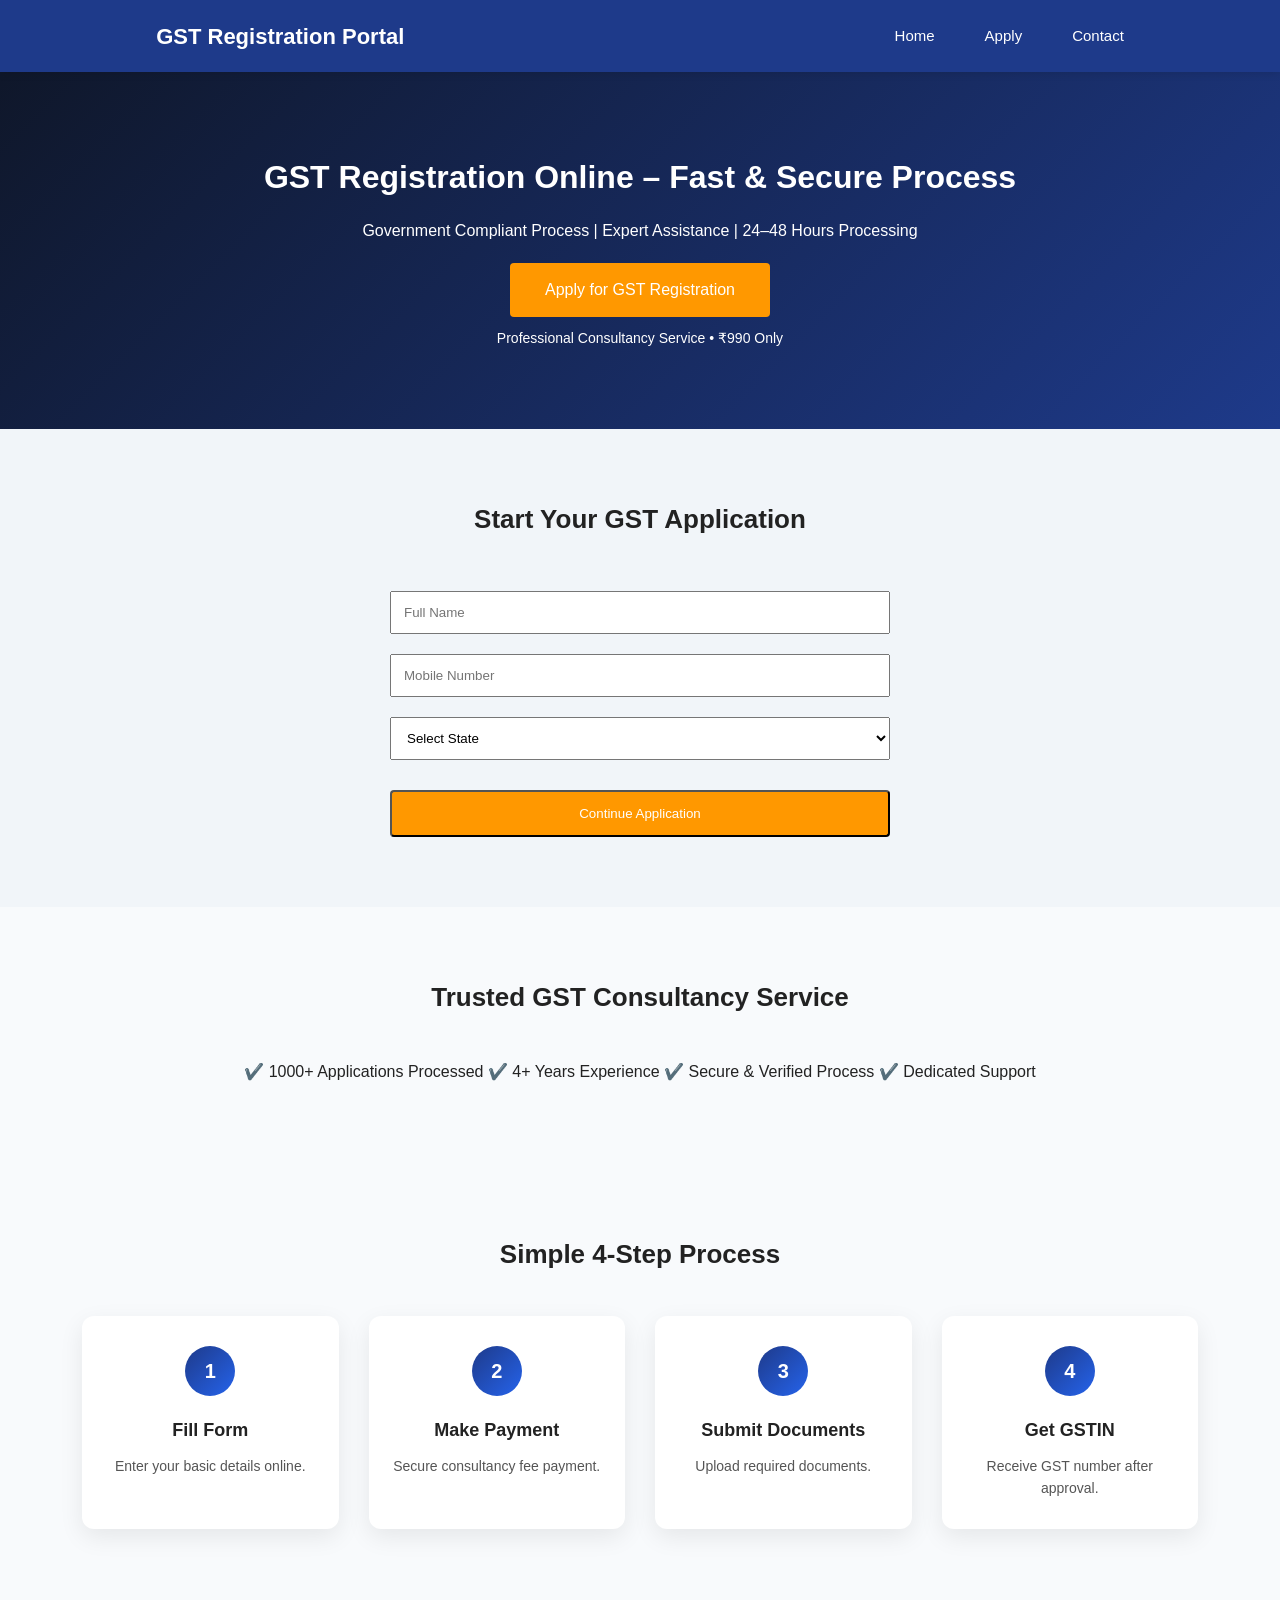
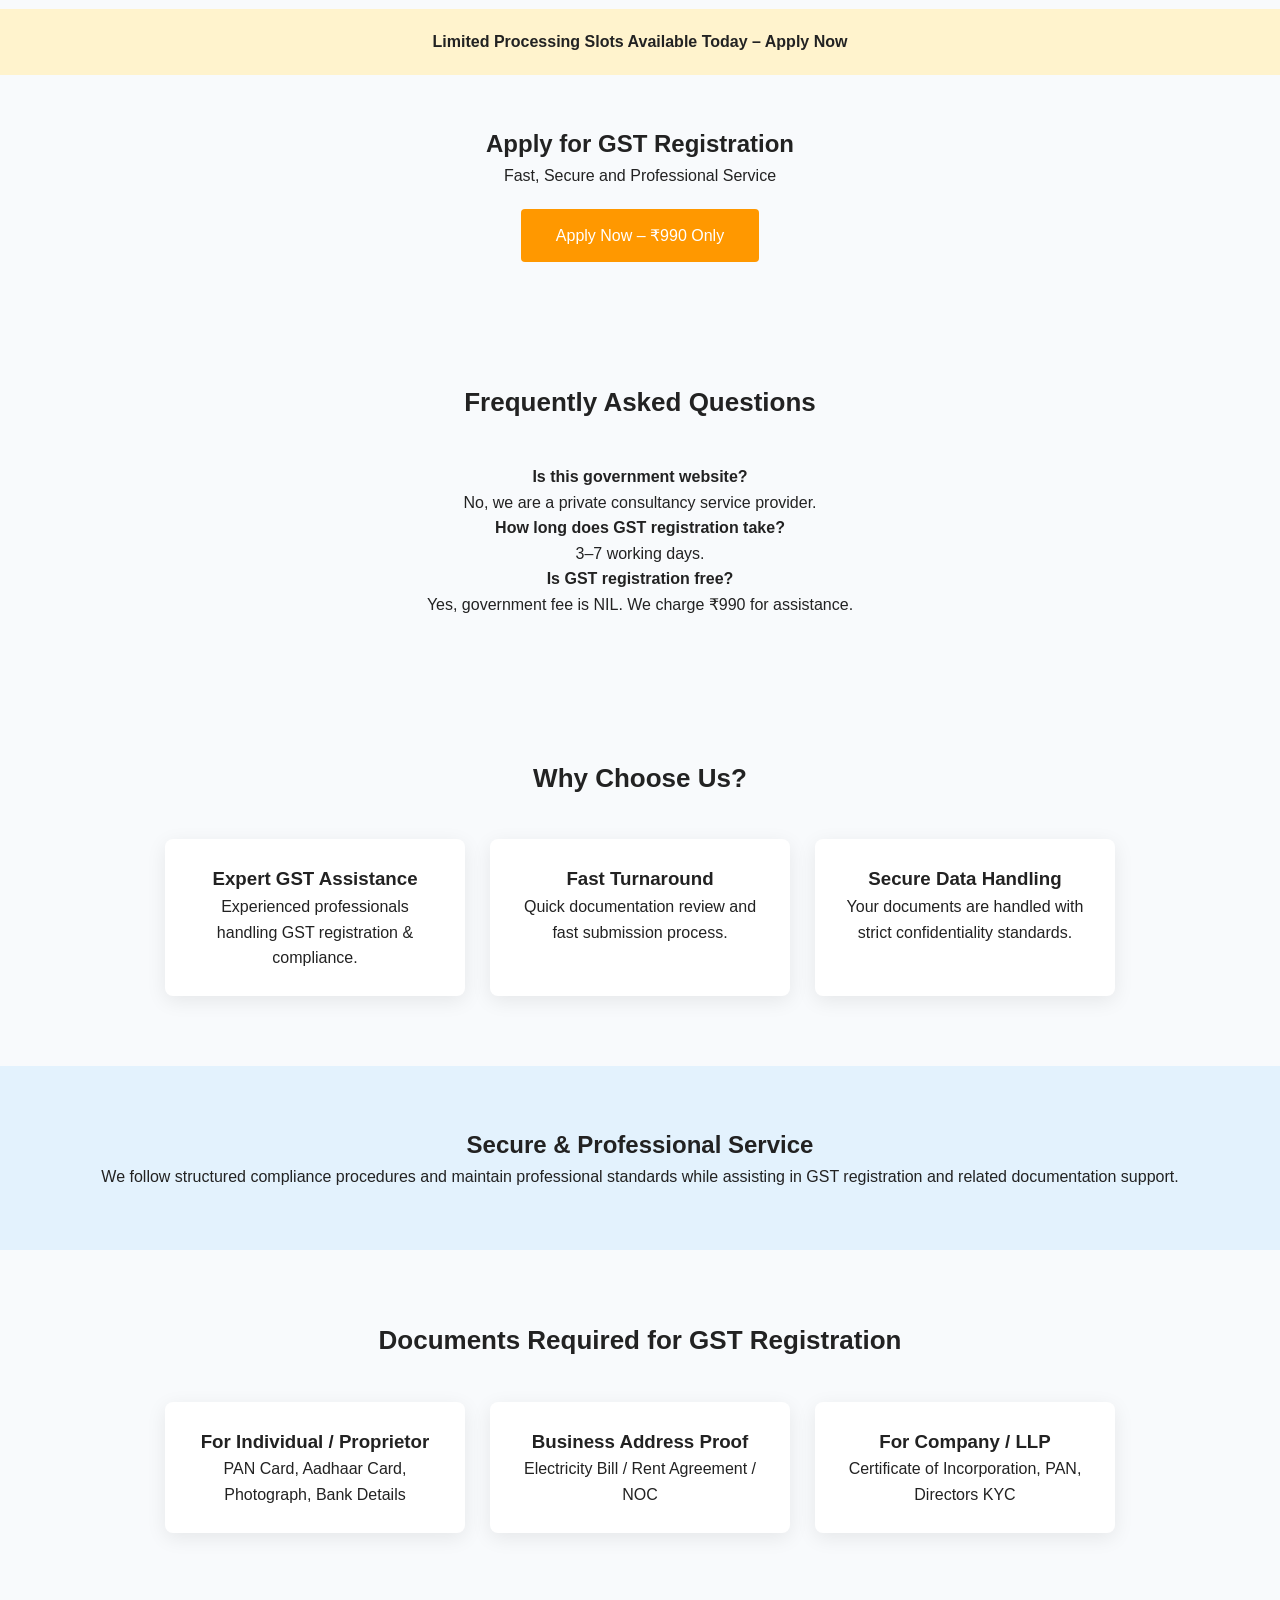
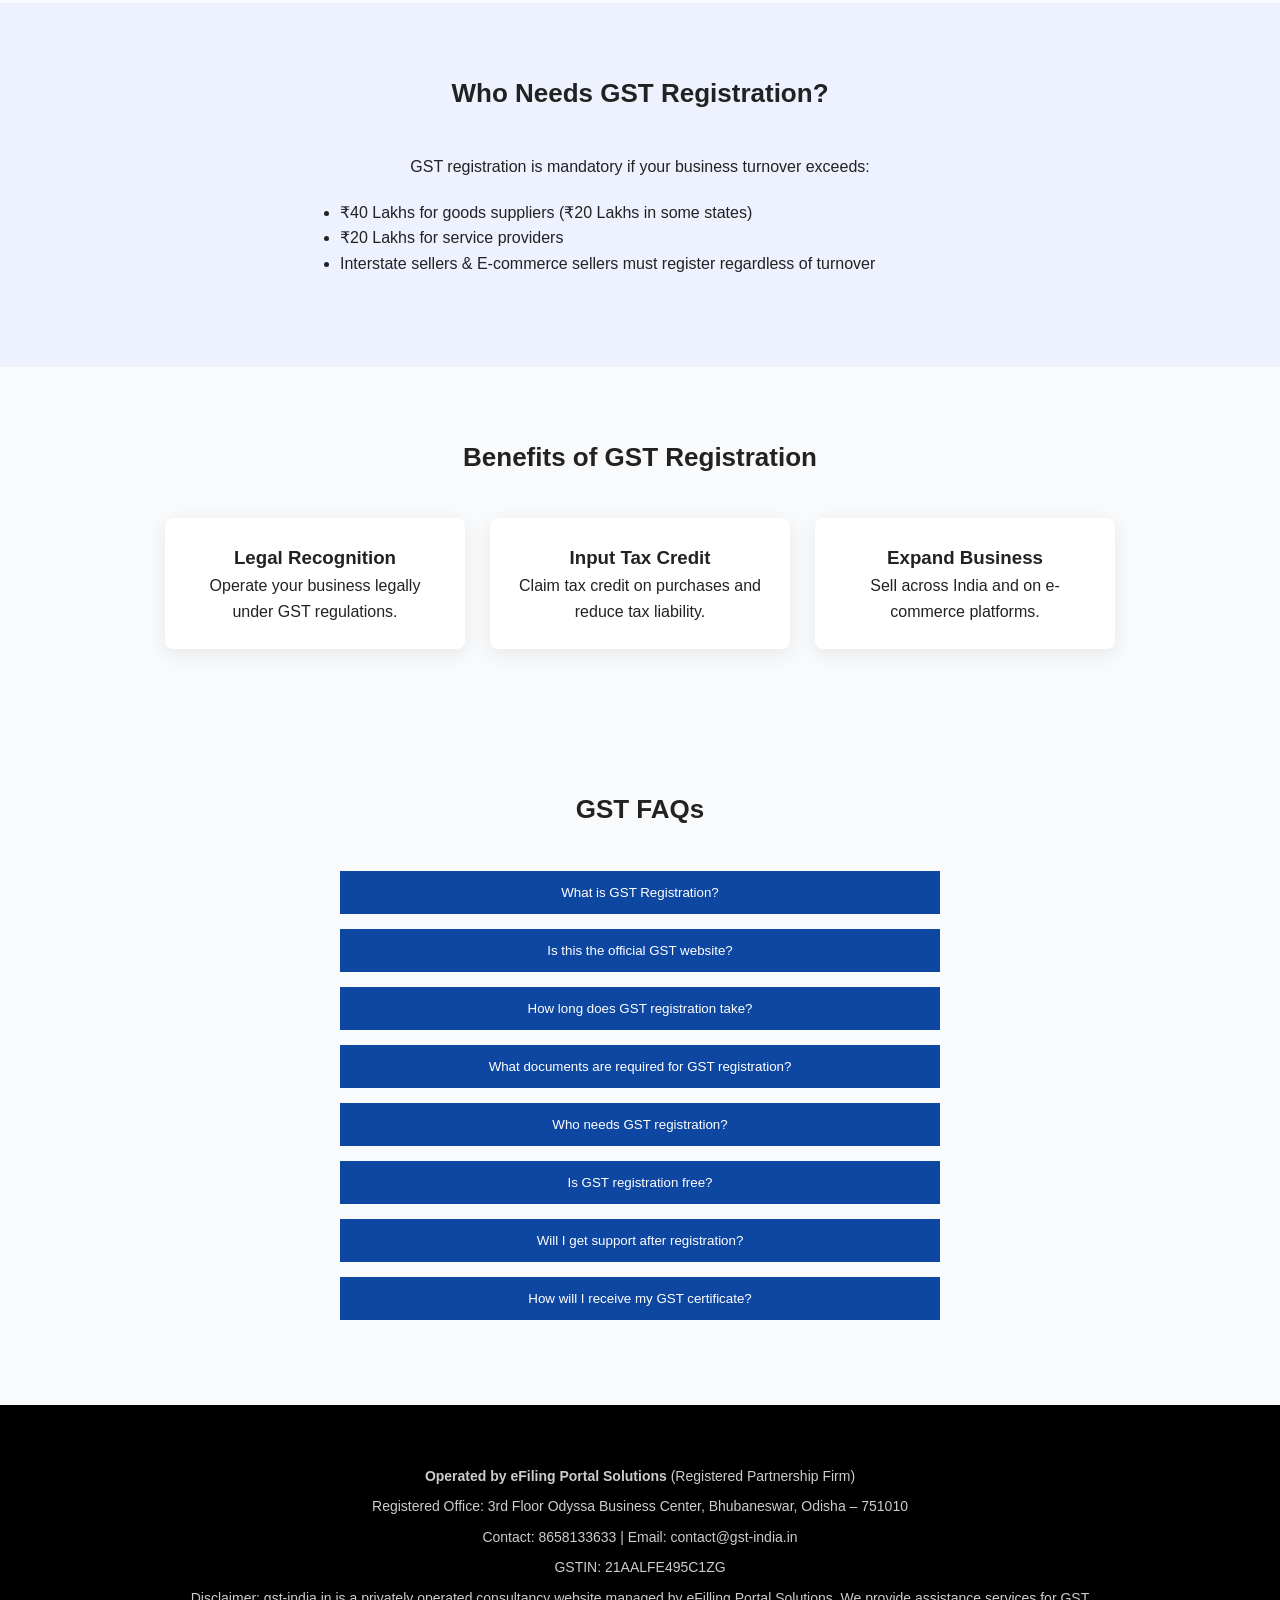
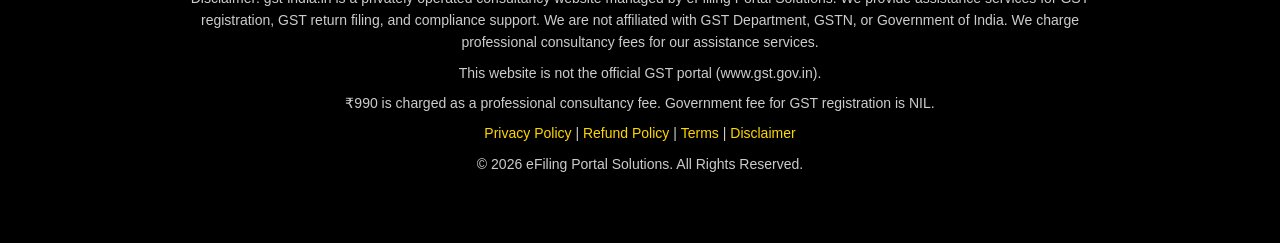
==== index.html @ cf2da007 "Add files via upload" ====
<!DOCTYPE html>
<html lang="en">
<head>
    <meta charset="UTF-8">
    <title>GST Registration Online | Fast & Secure Apply</title>

    <meta name="description" content="Apply GST Registration online with expert assistance. Fast processing, secure documentation and professional consultancy service.">
    <meta name="viewport" content="width=device-width, initial-scale=1.0">

    <link rel="stylesheet" href="style.css">
</head>

<body>

<!-- HEADER -->
<header class="header">
  <div class="container nav-container">

    <div class="logo">
      <a href="index.html">GST Registration Portal</a>
    </div>

    <nav class="nav-links">
      <a href="index.html">Home</a>
      <a href="apply.html">Apply</a>
      <a href="contact.html">Contact</a>
    </nav>

    <div class="mobile-apply">
      <a href="apply.html" class="apply-btn">Apply Now</a>
    </div>

  </div>
</header>

<!-- HERO -->
<section class="hero">
    <div class="container hero-content">
        <h1>GST Registration Online – Fast & Secure Process</h1>
        <p>Government Compliant Process | Expert Assistance | 24–48 Hours Processing</p>

        <a href="apply.html" class="btn-primary">Apply for GST Registration</a>

        <p style="margin-top:10px; font-size:14px;">
            Professional Consultancy Service • ₹990 Only
        </p>
    </div>
</section>

<!-- FORM -->
<section class="section" style="background:#f1f5f9;">
  <div class="container">
    <h2 class="section-title">Start Your GST Application</h2>

    <form action="apply.html" method="GET" style="max-width:500px; margin:auto;">
      
      <input type="text" placeholder="Full Name" required style="width:100%; padding:12px; margin:10px 0;">
      
      <input type="tel" placeholder="Mobile Number" required style="width:100%; padding:12px; margin:10px 0;">
      
      <select style="width:100%; padding:12px; margin:10px 0;">
        <option>Select State</option>
        <option>Odisha</option>
        <option>Bihar</option>
        <option>Jharkhand</option>
      </select>

      <button type="submit" class="btn-primary" style="width:100%;">
        Continue Application
      </button>
    </form>
  </div>
</section>

<!-- TRUST -->
<section class="section">
  <h2 class="section-title">Trusted GST Consultancy Service</h2>
  <p>
    ✔️ 1000+ Applications Processed  
    ✔️ 4+ Years Experience  
    ✔️ Secure & Verified Process  
    ✔️ Dedicated Support  
  </p>
</section>

<!-- PROCESS -->
<section class="process-section">
    <div class="container">
        <h2 class="section-title">Simple 4-Step Process</h2>

        <div class="process-grid">

            <div class="process-card">
                <div class="step-number">1</div>
                <h3>Fill Form</h3>
                <p>Enter your basic details online.</p>
            </div>

            <div class="process-card">
                <div class="step-number">2</div>
                <h3>Make Payment</h3>
                <p>Secure consultancy fee payment.</p>
            </div>

            <div class="process-card">
                <div class="step-number">3</div>
                <h3>Submit Documents</h3>
                <p>Upload required documents.</p>
            </div>

            <div class="process-card">
                <div class="step-number">4</div>
                <h3>Get GSTIN</h3>
                <p>Receive GST number after approval.</p>
            </div>

        </div>
    </div>
</section>

<!-- URGENCY -->
<section style="background:#fff3cd; padding:20px; text-align:center;">
  <strong>Limited Processing Slots Available Today – Apply Now</strong>
</section>

<!-- CTA -->
<section style="padding:50px 20px; text-align:center;">
  <h2>Apply for GST Registration</h2>
  <p>Fast, Secure and Professional Service</p>
  <a href="apply.html" class="btn-primary">Apply Now – ₹990 Only</a>
</section>

<!-- FAQ -->
<section class="section">
    <div class="container">
        <h2 class="section-title">Frequently Asked Questions</h2>

        <p><strong>Is this government website?</strong><br>
        No, we are a private consultancy service provider.</p>

        <p><strong>How long does GST registration take?</strong><br>
        3–7 working days.</p>

        <p><strong>Is GST registration free?</strong><br>
        Yes, government fee is NIL. We charge ₹990 for assistance.</p>
    </div>
</section>


<!-- WHY CHOOSE US -->
<section class="section">
    <div class="container">
        <h2 class="section-title">Why Choose Us?</h2>

        <div class="grid">
            <div class="card">
                <h3>Expert GST Assistance</h3>
                <p>Experienced professionals handling GST registration & compliance.</p>
            </div>

            <div class="card">
                <h3>Fast Turnaround</h3>
                <p>Quick documentation review and fast submission process.</p>
            </div>

            <div class="card">
                <h3>Secure Data Handling</h3>
                <p>Your documents are handled with strict confidentiality standards.</p>
            </div>
        </div>
    </div>
</section>

<!-- SECURE -->
<section class="secure">
    <div class="container">
        <h2>Secure & Professional Service</h2>
        <p>
            We follow structured compliance procedures and maintain professional standards 
            while assisting in GST registration and related documentation support.
        </p>
    </div>
</section>



<section class="section">
  <div class="container">
    <h2 class="section-title">Documents Required for GST Registration</h2>

    <div class="grid">
      <div class="card">
        <h3>For Individual / Proprietor</h3>
        <p>PAN Card, Aadhaar Card, Photograph, Bank Details</p>
      </div>

      <div class="card">
        <h3>Business Address Proof</h3>
        <p>Electricity Bill / Rent Agreement / NOC</p>
      </div>

      <div class="card">
        <h3>For Company / LLP</h3>
        <p>Certificate of Incorporation, PAN, Directors KYC</p>
      </div>
    </div>
  </div>
</section>

<section class="section" style="background:#eef2ff;">
  <div class="container">
    <h2 class="section-title">Who Needs GST Registration?</h2>

    <p style="max-width:800px; margin:auto;">
      GST registration is mandatory if your business turnover exceeds:
    </p>

    <ul style="text-align:left; max-width:600px; margin:20px auto;">
      <li>₹40 Lakhs for goods suppliers (₹20 Lakhs in some states)</li>
      <li>₹20 Lakhs for service providers</li>
      <li>Interstate sellers & E-commerce sellers must register regardless of turnover</li>
    </ul>
  </div>
</section>

<section class="section">
  <div class="container">
    <h2 class="section-title">Benefits of GST Registration</h2>

    <div class="grid">
      <div class="card">
        <h3>Legal Recognition</h3>
        <p>Operate your business legally under GST regulations.</p>
      </div>

      <div class="card">
        <h3>Input Tax Credit</h3>
        <p>Claim tax credit on purchases and reduce tax liability.</p>
      </div>

      <div class="card">
        <h3>Expand Business</h3>
        <p>Sell across India and on e-commerce platforms.</p>
      </div>
    </div>
  </div>
</section>

<!-- FAQ -->
<section class="section">
    <div class="container">
        <h2 class="section-title">GST FAQs</h2>

        <div class="faq-item">
            <button class="faq-question">What is GST Registration?</button>
            <div class="faq-answer">
                GST registration is mandatory for businesses exceeding prescribed turnover limits.
            </div>
        </div>

        <div class="faq-item">
            <button class="faq-question">Is this the official GST website?</button>
            <div class="faq-answer">
                No, we are a private consultancy service provider assisting with GST registration.
            </div>
        </div>

        <div class="faq-item">
            <button class="faq-question">How long does GST registration take?</button>
            <div class="faq-answer">
                Normally 3–7 working days depending on verification.
            </div>
        </div>

<div class="faq-item">
    <button class="faq-question">What documents are required for GST registration?</button>
    <div class="faq-answer">
        PAN Card, Aadhaar Card, business address proof, bank details, and photograph are required.
    </div>
</div>

<div class="faq-item">
    <button class="faq-question">Who needs GST registration?</button>
    <div class="faq-answer">
        Businesses exceeding ₹20–40 lakhs turnover, interstate sellers, and e-commerce sellers must register under GST.
    </div>
</div>

<div class="faq-item">
    <button class="faq-question">Is GST registration free?</button>
    <div class="faq-answer">
        Yes, GST registration on the government portal is free. We charge ₹990 for professional assistance.
    </div>
</div>

<div class="faq-item">
    <button class="faq-question">Will I get support after registration?</button>
    <div class="faq-answer">
        Yes, our team provides guidance and support during and after the GST registration process.
    </div>
</div>

<div class="faq-item">
    <button class="faq-question">How will I receive my GST certificate?</button>
    <div class="faq-answer">
        Your GST certificate will be sent to your registered email after approval.
    </div>
</div>

    </div>
</section>

<!-- STICKY BUTTON -->
<div class="sticky-apply">
    <a href="apply.html">Apply GST Now</a>
</div>

<!-- FOOTER -->
<footer>
<div class="container">

<p><strong>Operated by eFiling Portal Solutions</strong> (Registered Partnership Firm)</p>

<p>
Registered Office: 3rd Floor Odyssa Business Center, Bhubaneswar, Odisha – 751010
</p>

<p>
Contact: 8658133633 | Email: contact@gst-india.in
</p>

<p>
GSTIN: 21AALFE495C1ZG
</p>

<p>
Disclaimer: gst-india.in is a privately operated consultancy website managed by eFilling Portal Solutions. We provide assistance services for GST registration, GST return filing, and compliance support. We are not affiliated with GST Department, GSTN, or Government of India. We charge professional consultancy fees for our assistance services.
</p>

<p>
This website is not the official GST portal (www.gst.gov.in).
</p>

<p>
₹990 is charged as a professional consultancy fee. Government fee for GST registration is NIL.
</p>

<p>
<a href="privacy-policy.html">Privacy Policy</a> | 
<a href="refund-policy.html">Refund Policy</a> | 
<a href="terms.html">Terms</a> | 
<a href="disclaimer.html">Disclaimer</a>
</p>

<p>© 2026 eFiling Portal Solutions. All Rights Reserved.</p>

</div>
</footer>

<script src="script.js"></script>

</body>
</html>
---- style.css ----
* {
    margin: 0;
    padding: 0;
    box-sizing: border-box;
    font-family: Arial, Helvetica, sans-serif;
    scroll-behavior: smooth;
}

body {
    background: #f8fafc;
    color: #222;
    line-height: 1.6;
}

.container {
    width: 90%;
    max-width: 1200px;
    margin: auto;

}

header {
    background: #0d47a1;
    padding: 15px 0;
}

.nav {
    display: flex;
    justify-content: space-between;
    align-items: center;
}

.logo {
    color: #fff;
    font-weight: bold;
    font-size: 26px;
}
nav a {
    color: #fff;
    margin-left: 20px;
    text-decoration: none;
    font-size: 15px;
}

nav a:hover {
    color: #ffcc00 !important;   /* Light gold hover */
}


.hero {
    background: linear-gradient(135deg, #0f172a, #1e3a8a);
    color: white;
    text-align: center;
    padding: 80px 20px;
}

.hero h1 {
    font-size: 32px;
    margin-bottom: 15px;
}

.btn-primary {
    background: #ff9800;
    padding: 14px 35px;
    color: white;
    text-decoration: none;
    border-radius: 4px;
    display: inline-block;
    margin-top: 20px;
    transition: 0.3s;
}

.btn-primary:hover {
    background: #e65100;
    transform: scale(1.05);
}

.section {
    padding: 70px 20px;
    text-align: center;
}

.section-title {
    font-size: 26px;
    margin-bottom: 40px;
}

.grid {
    display: flex;
    gap: 25px;
    flex-wrap: wrap;
    justify-content: center;
}

.card {
    background: white;
    padding: 25px;
    width: 300px;
    border-radius: 8px;
    box-shadow: 0 5px 20px rgba(0,0,0,0.08);
    transition: 0.4s;
}

.card:hover {
    transform: translateY(-8px);
}

.secure {
    background: #e3f2fd;
    padding: 60px 20px;
    text-align: center;
}

.faq-item {
    max-width: 600px;
    margin: 15px auto;
    text-align: left;
}

.faq-question {
    width: 100%;
    padding: 14px;
    background: #0d47a1;
    color: white;
    border: none;
    cursor: pointer;
}

.faq-answer {
    display: none;
    padding: 15px;
    background: #f1f5f9;
}

/* Sticky Mobile Button */
.sticky-apply {
    display: none;
}

@media(max-width:768px){

    nav {
        display: none;
    }

    .hero h1 {
        font-size: 24px;
    }

    .grid {
        flex-direction: column;
        align-items: center;
    }

    .sticky-apply {
        display: block;
        position: fixed;
        bottom: 0;
        width: 100%;
        background: #ff9800;
        text-align: center;
        padding: 15px;
    }

    .sticky-apply a {
        color: white;
        font-size: 18px;
        text-decoration: none;
        font-weight: bold;
    }
}
.process-section {
    padding: 80px 20px;
    background: #f8fafc;
    text-align: center;
}

.process-grid {
    display: grid;
    grid-template-columns: repeat(auto-fit, minmax(220px, 1fr));
    gap: 30px;
    margin-top: 40px;
}

.process-card {
    background: white;
    padding: 30px 20px;
    border-radius: 12px;
    box-shadow: 0 8px 25px rgba(0,0,0,0.08);
    transition: 0.4s ease;
    position: relative;
}

.process-card:hover {
    transform: translateY(-8px);
}

.step-number {
    width: 50px;
    height: 50px;
    background: linear-gradient(135deg, #1e3a8a, #2563eb);
    color: white;
    font-size: 20px;
    font-weight: bold;
    line-height: 50px;
    border-radius: 50%;
    margin: 0 auto 20px;
}

.process-card h3 {
    font-size: 18px;
    margin-bottom: 10px;
}

.process-card p {
    font-size: 14px;
    color: #555;
}
/* ===== FOOTER ===== */

footer{
    background:#000;   /* Pure Black */
    color:#ffffff;
    padding:60px 10%;
    text-align:center;
}

footer h3{
    color:#ffd700;
    margin-bottom:15px;
    font-size:18px;
}

footer p{
    margin-bottom:8px;
    color:#ccc;
    font-size:14px;
}

footer a{
    color:#ffd700;
    text-decoration:none;
    font-weight:500;
}

footer a:hover{
    text-decoration:underline;
}

.footer-grid{
    display:grid;
    grid-template-columns:repeat(auto-fit,minmax(250px,1fr));
    gap:40px;
    margin-bottom:30px;
}

.footer-bottom{
    border-top:1px solid #333;
    padding-top:20px;
    font-size:13px;
    color:#aaa;
}

/* ===== HEADER ===== */

.header{
    position:sticky;
    top:0;
    width:100%;
    background:#1e3a8a;
    padding:15px 8%;
    z-index:1000;
    box-shadow:0 2px 8px rgba(0,0,0,0.1);
}

.nav-container{
    display:flex;
    justify-content:space-between;
    align-items:center;
}

.logo a{
    color:#fff;
    font-size:22px;
    font-weight:700;
    text-decoration:none;
}

/* Desktop Menu */
.nav-links{
    display:flex;
    gap:30px;
}

.nav-links a{
    color:#fff;
    text-decoration:none;
    font-weight:500;
    transition:0.3s;
}

.nav-links a:hover{
    color:#facc15;
}

/* Apply Button Style */
.apply-btn{
    background:#f59e0b;
    color:#fff;
    padding:8px 18px;
    border-radius:6px;
    text-decoration:none;
    font-weight:600;
    transition:0.3s;
}

.apply-btn:hover{
    background:#d97706;
}

/* Hide mobile apply button on desktop */
.mobile-apply{
    display:none;
}


/* ===== MOBILE VIEW ===== */
@media(max-width:768px){

    .nav-links{
        display:none;   /* Hide full menu */
    }

    .mobile-apply{
        display:block;  /* Show Apply button only */
    }

    .header{
        padding:12px 5%;
    }

    .logo a{
        font-size:18px;
    }

    .apply-btn{
        padding:7px 14px;
        font-size:14px;
    }
}

.how-it-works {
    padding: 70px 20px;
    background: #f8fafc;
    text-align: center;
}

.steps-grid {
    display: grid;
    grid-template-columns: repeat(auto-fit, minmax(240px, 1fr));
    gap: 25px;
    margin-top: 40px;
}

.step-card {
    background: #fff;
    padding: 30px 20px;
    border-radius: 14px;
    box-shadow: 0 8px 25px rgba(0,0,0,0.08);
    transition: 0.3s;
}

.step-card:hover {
    transform: translateY(-6px);
}

.icon {
    width: 70px;
    height: 70px;
    margin: 0 auto 15px;
    border-radius: 50%;
    background: linear-gradient(135deg, #1e3a8a, #2563eb);
    display: flex;
    align-items: center;
    justify-content: center;
    font-size: 32px;
    color: #fff;
}

.step-card h3 {
    font-size: 18px;
    margin-bottom: 10px;
    color: #1e3a8a;
}

.step-card p {
    font-size: 14px;
    color: #555;
    line-height: 1.5;
}
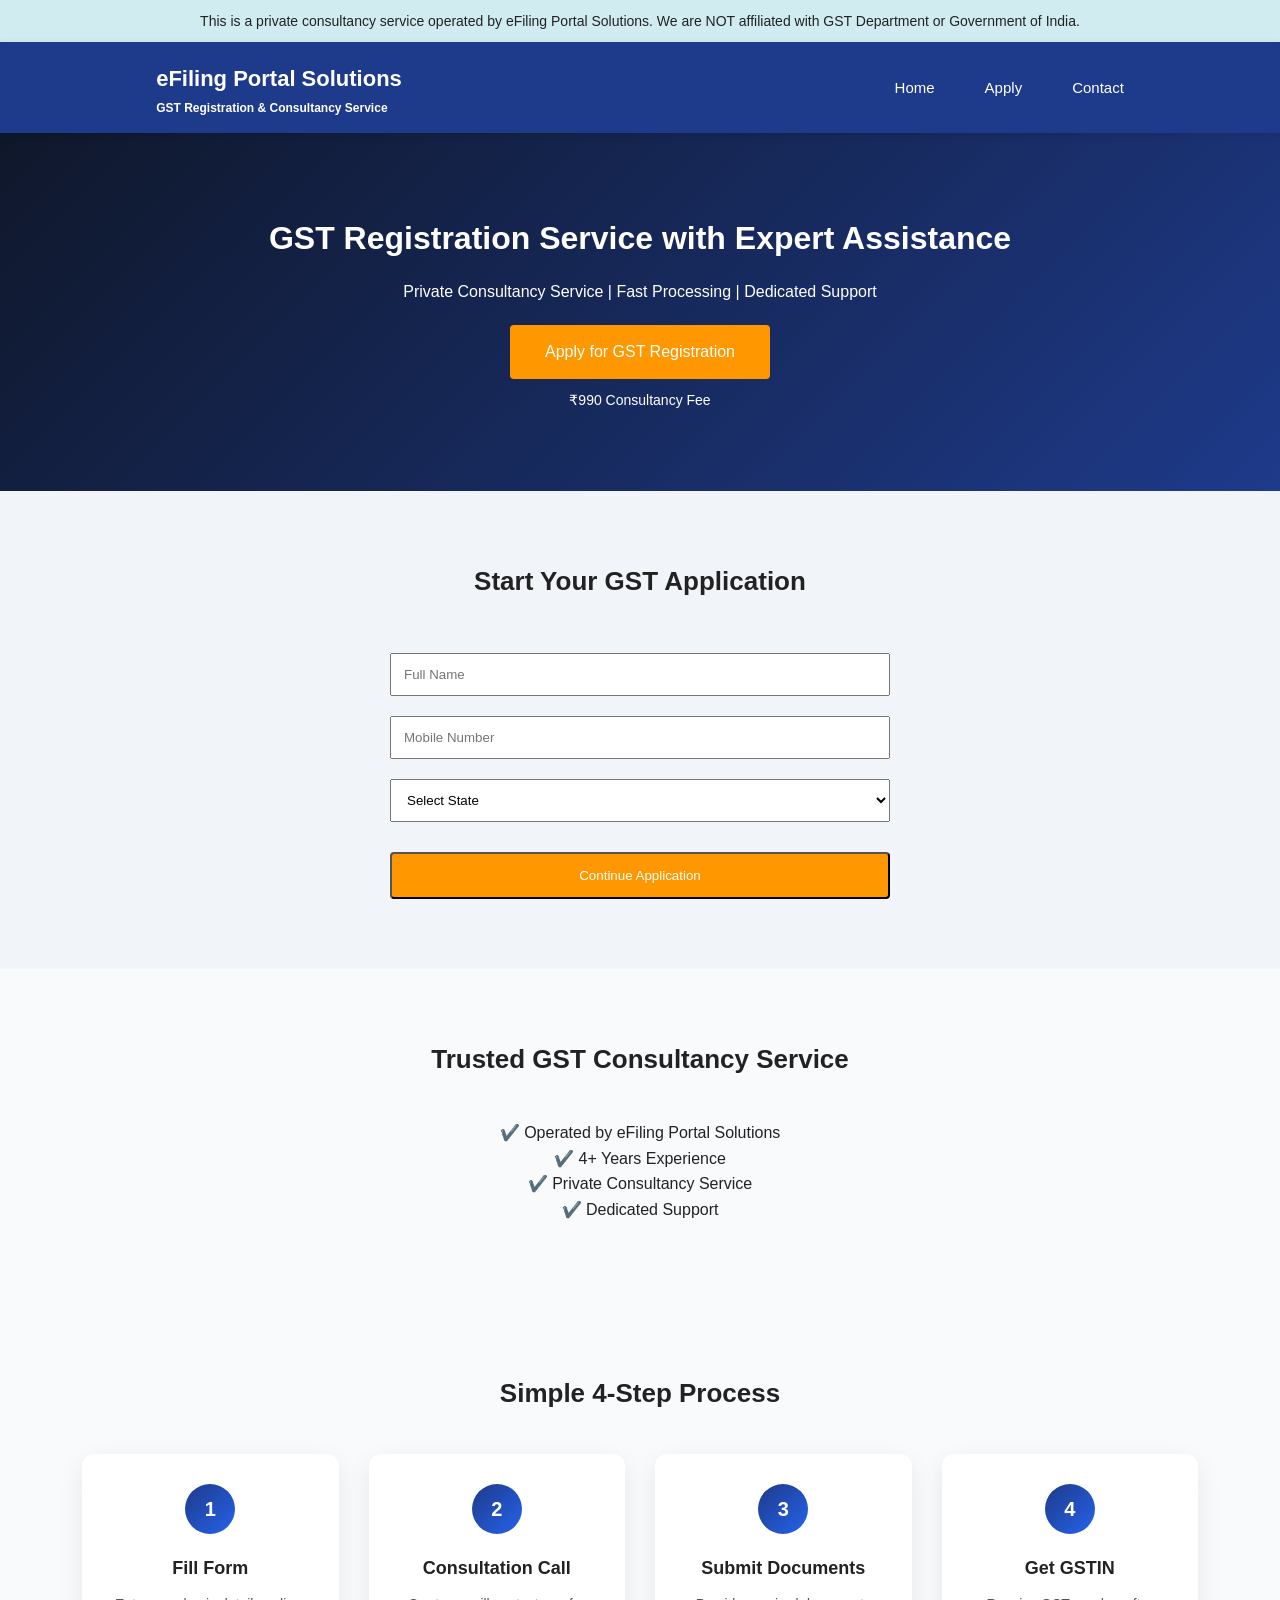
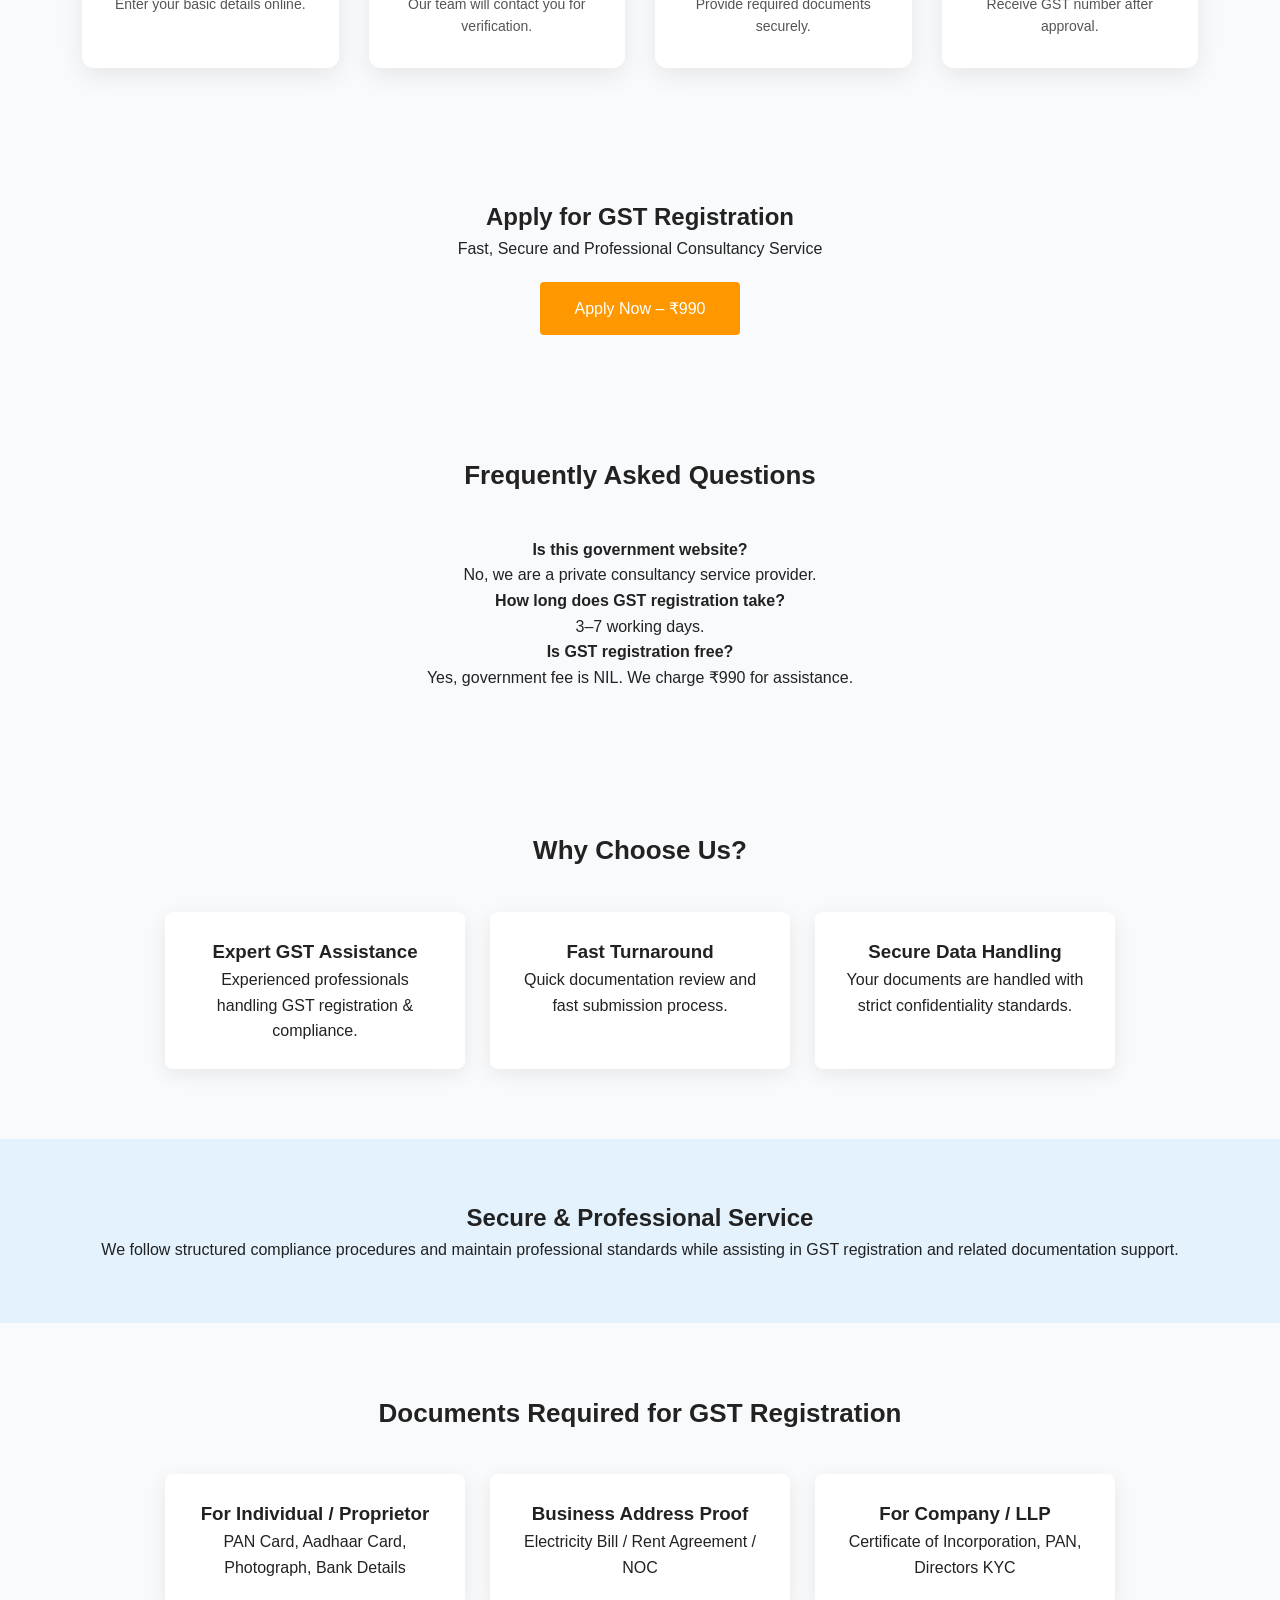
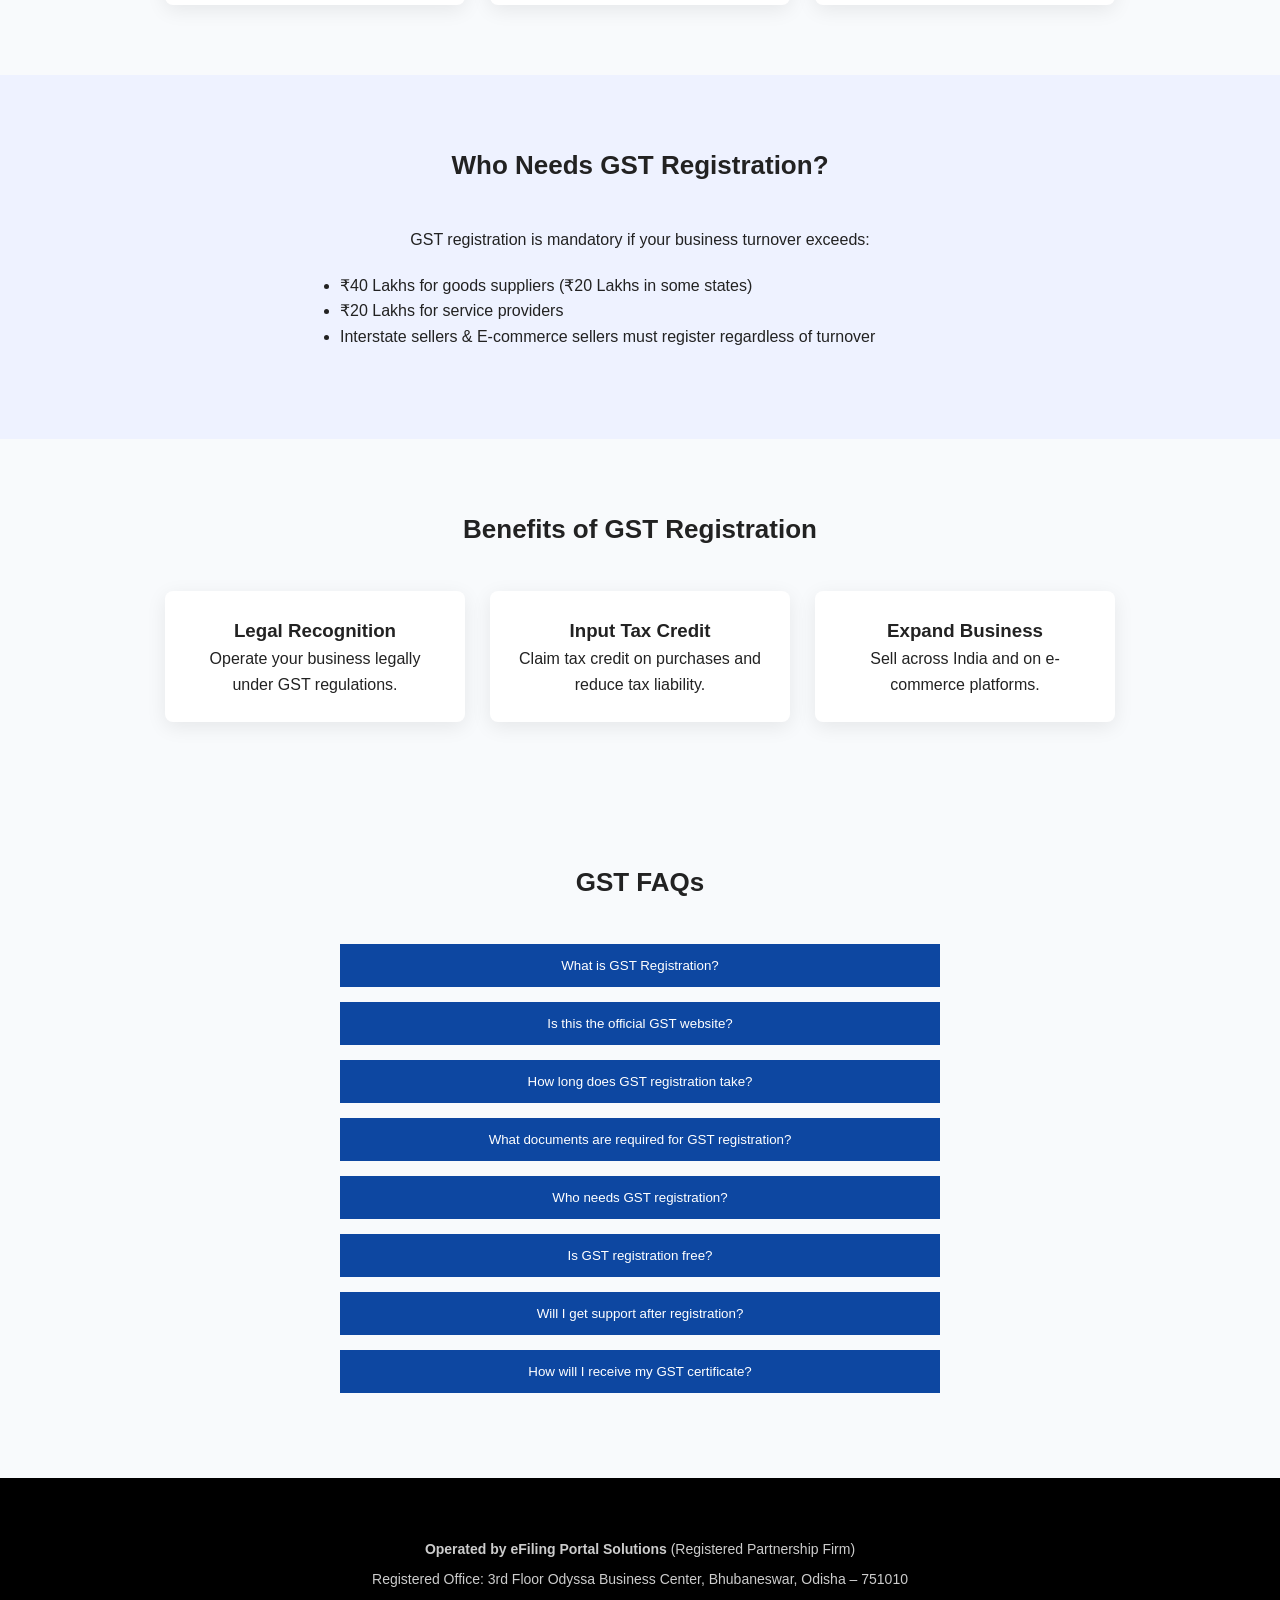
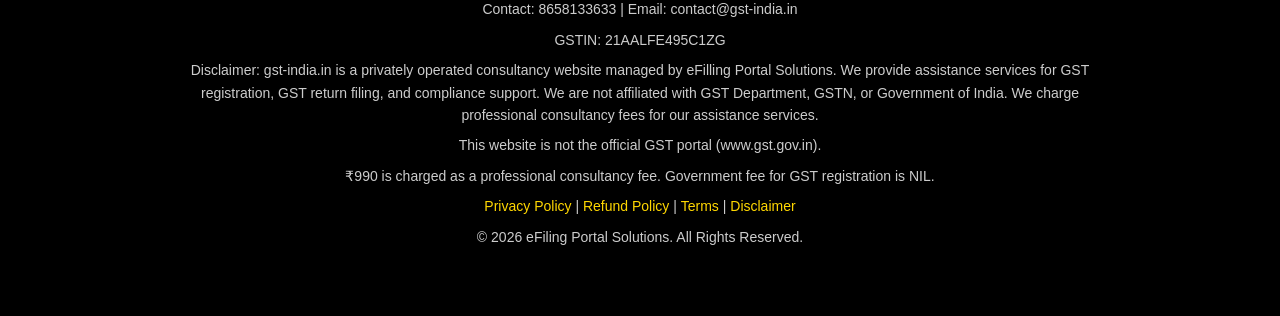
==== commit ec1fa54a: "Update title and content for GST registration page" ====
--- a/index.html
+++ b/index.html
@@ -2,22 +2,28 @@
 <html lang="en">
 <head>
     <meta charset="UTF-8">
-    <title>GST Registration Online | Fast & Secure Apply</title>
-
-    <meta name="description" content="Apply GST Registration online with expert assistance. Fast processing, secure documentation and professional consultancy service.">
+    <title>GST Registration Service | Apply Online with Expert Help</title>
+
+    <meta name="description" content="Apply GST Registration online with expert assistance. Private consultancy service with fast processing and dedicated support.">
     <meta name="viewport" content="width=device-width, initial-scale=1.0">
 
     <link rel="stylesheet" href="style.css">
 </head>
 
 <body>
+
+<!-- TOP DISCLAIMER (VERY IMPORTANT) -->
+<div style="background:#d1ecf1; padding:10px; text-align:center; font-size:14px; font-weight:500;">
+This is a private consultancy service operated by eFiling Portal Solutions. We are NOT affiliated with GST Department or Government of India.
+</div>
 
 <!-- HEADER -->
 <header class="header">
   <div class="container nav-container">
 
     <div class="logo">
-      <a href="index.html">GST Registration Portal</a>
+      <a href="index.html">eFiling Portal Solutions</a>
+      <p style="font-size:12px; margin:0;">GST Registration & Consultancy Service</p>
     </div>
 
     <nav class="nav-links">
@@ -36,13 +42,13 @@
 <!-- HERO -->
 <section class="hero">
     <div class="container hero-content">
-        <h1>GST Registration Online – Fast & Secure Process</h1>
-        <p>Government Compliant Process | Expert Assistance | 24–48 Hours Processing</p>
+        <h1>GST Registration Service with Expert Assistance</h1>
+        <p>Private Consultancy Service | Fast Processing | Dedicated Support</p>
 
         <a href="apply.html" class="btn-primary">Apply for GST Registration</a>
 
         <p style="margin-top:10px; font-size:14px;">
-            Professional Consultancy Service • ₹990 Only
+            ₹990 Consultancy Fee
         </p>
     </div>
 </section>
@@ -59,10 +65,43 @@
       <input type="tel" placeholder="Mobile Number" required style="width:100%; padding:12px; margin:10px 0;">
       
       <select style="width:100%; padding:12px; margin:10px 0;">
-        <option>Select State</option>
+        <option value="">Select State</option>
+        <option>Andhra Pradesh</option>
+        <option>Arunachal Pradesh</option>
+        <option>Assam</option>
+        <option>Bihar</option>
+        <option>Chhattisgarh</option>
+        <option>Goa</option>
+        <option>Gujarat</option>
+        <option>Haryana</option>
+        <option>Himachal Pradesh</option>
+        <option>Jharkhand</option>
+        <option>Karnataka</option>
+        <option>Kerala</option>
+        <option>Madhya Pradesh</option>
+        <option>Maharashtra</option>
+        <option>Manipur</option>
+        <option>Meghalaya</option>
+        <option>Mizoram</option>
+        <option>Nagaland</option>
         <option>Odisha</option>
-        <option>Bihar</option>
-        <option>Jharkhand</option>
+        <option>Punjab</option>
+        <option>Rajasthan</option>
+        <option>Sikkim</option>
+        <option>Tamil Nadu</option>
+        <option>Telangana</option>
+        <option>Tripura</option>
+        <option>Uttar Pradesh</option>
+        <option>Uttarakhand</option>
+        <option>West Bengal</option>
+        <option>Delhi</option>
+        <option>Jammu and Kashmir</option>
+        <option>Ladakh</option>
+        <option>Chandigarh</option>
+        <option>Puducherry</option>
+        <option>Andaman and Nicobar Islands</option>
+        <option>Dadra and Nagar Haveli and Daman and Diu</option>
+        <option>Lakshadweep</option>
       </select>
 
       <button type="submit" class="btn-primary" style="width:100%;">
@@ -75,11 +114,11 @@
 <!-- TRUST -->
 <section class="section">
   <h2 class="section-title">Trusted GST Consultancy Service</h2>
-  <p>
-    ✔️ 1000+ Applications Processed  
-    ✔️ 4+ Years Experience  
-    ✔️ Secure & Verified Process  
-    ✔️ Dedicated Support  
+  <p style="text-align:center;">
+    ✔️ Operated by eFiling Portal Solutions<br>
+    ✔️ 4+ Years Experience<br>
+    ✔️ Private Consultancy Service<br>
+    ✔️ Dedicated Support
   </p>
 </section>
 
@@ -98,14 +137,14 @@
 
             <div class="process-card">
                 <div class="step-number">2</div>
-                <h3>Make Payment</h3>
-                <p>Secure consultancy fee payment.</p>
+                <h3>Consultation Call</h3>
+                <p>Our team will contact you for verification.</p>
             </div>
 
             <div class="process-card">
                 <div class="step-number">3</div>
                 <h3>Submit Documents</h3>
-                <p>Upload required documents.</p>
+                <p>Provide required documents securely.</p>
             </div>
 
             <div class="process-card">
@@ -118,16 +157,11 @@
     </div>
 </section>
 
-<!-- URGENCY -->
-<section style="background:#fff3cd; padding:20px; text-align:center;">
-  <strong>Limited Processing Slots Available Today – Apply Now</strong>
-</section>
-
 <!-- CTA -->
 <section style="padding:50px 20px; text-align:center;">
   <h2>Apply for GST Registration</h2>
-  <p>Fast, Secure and Professional Service</p>
-  <a href="apply.html" class="btn-primary">Apply Now – ₹990 Only</a>
+  <p>Fast, Secure and Professional Consultancy Service</p>
+  <a href="apply.html" class="btn-primary">Apply Now – ₹990</a>
 </section>
 
 <!-- FAQ -->
@@ -360,4 +394,4 @@
 <script src="script.js"></script>
 
 </body>
-</html>+</html>
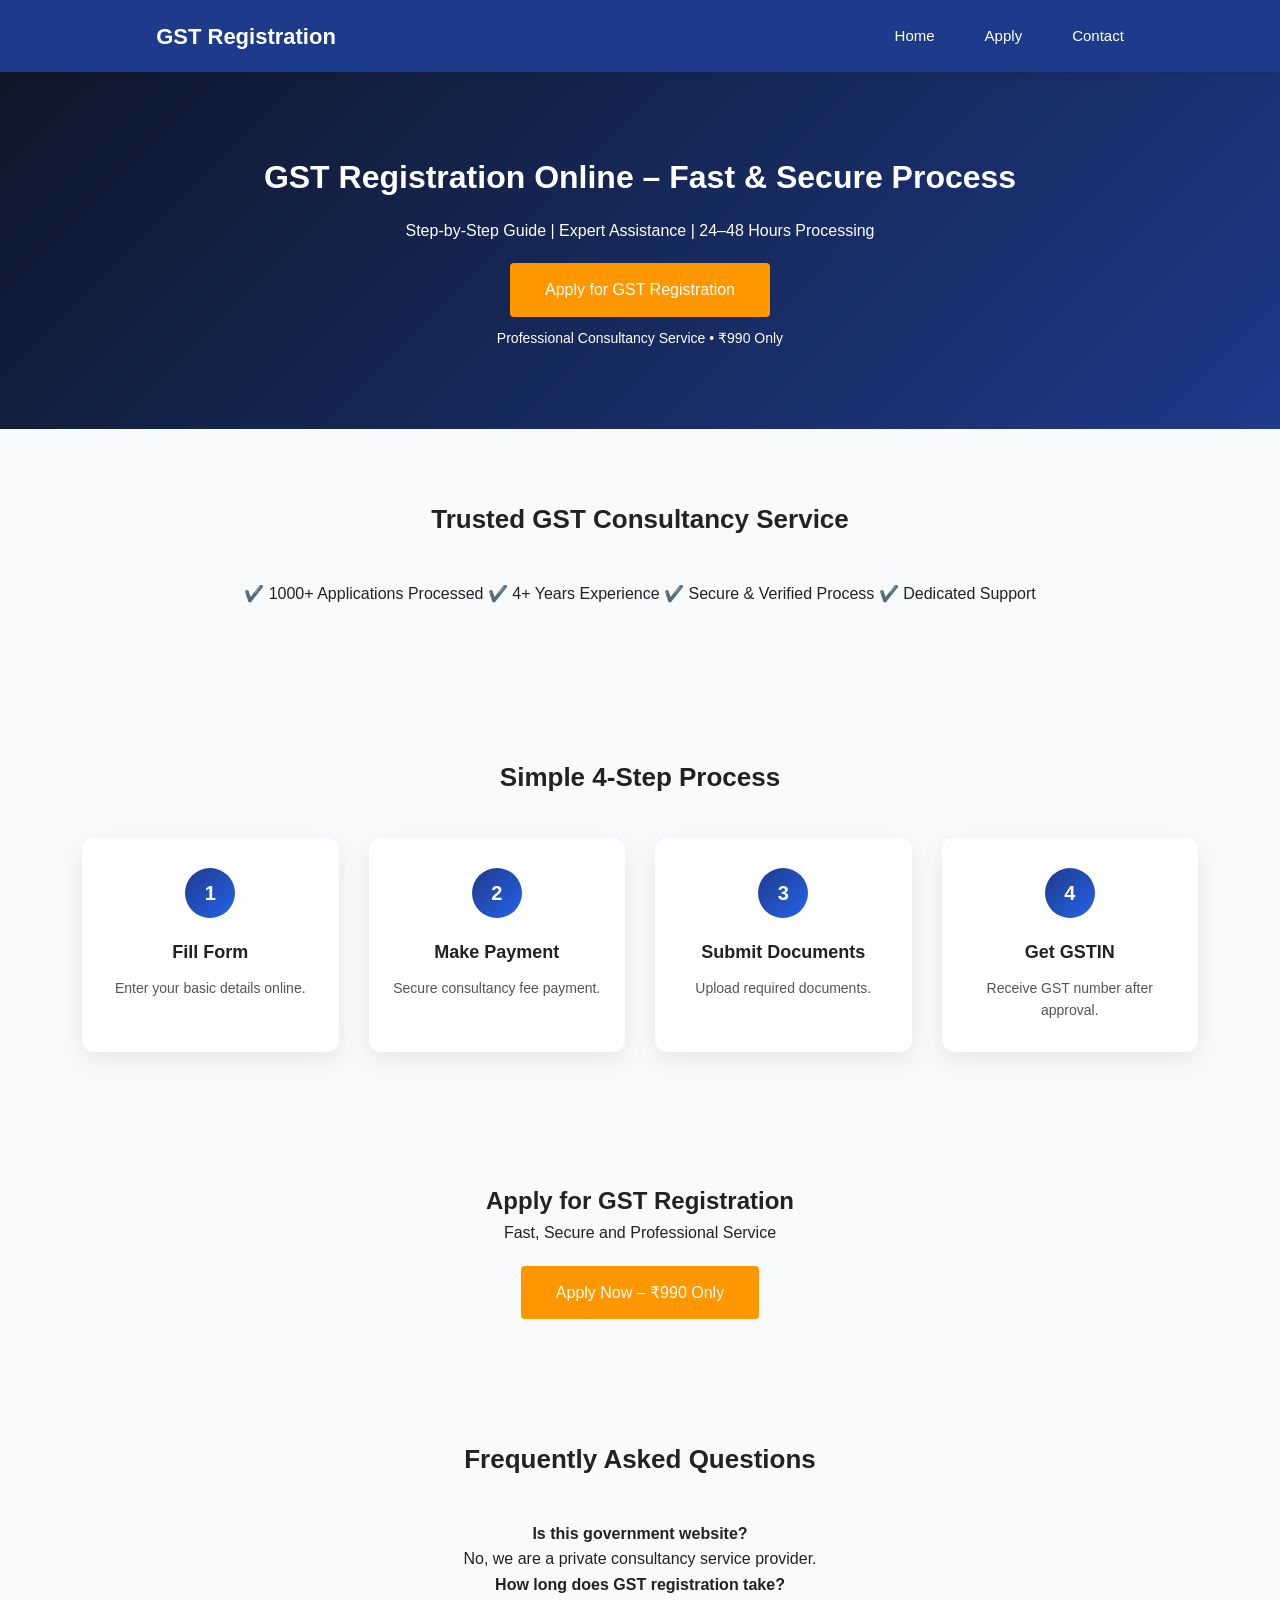
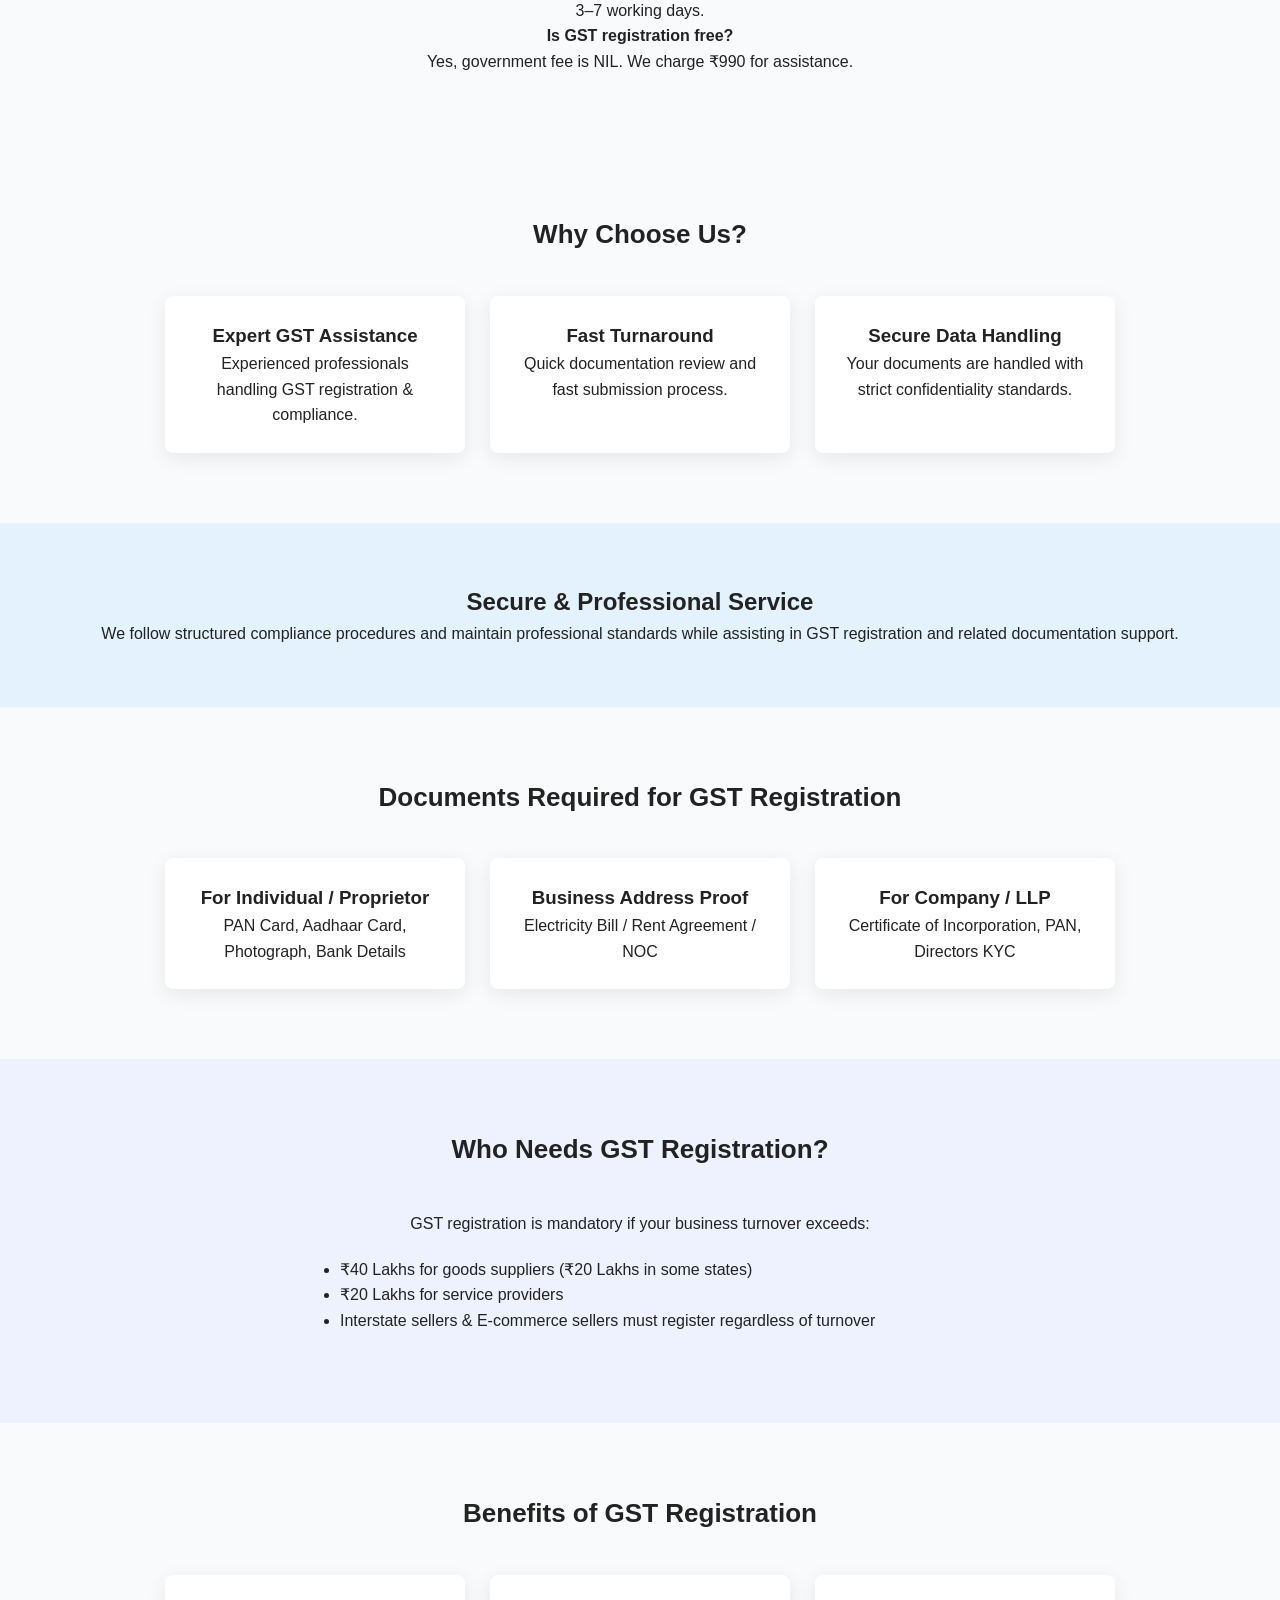
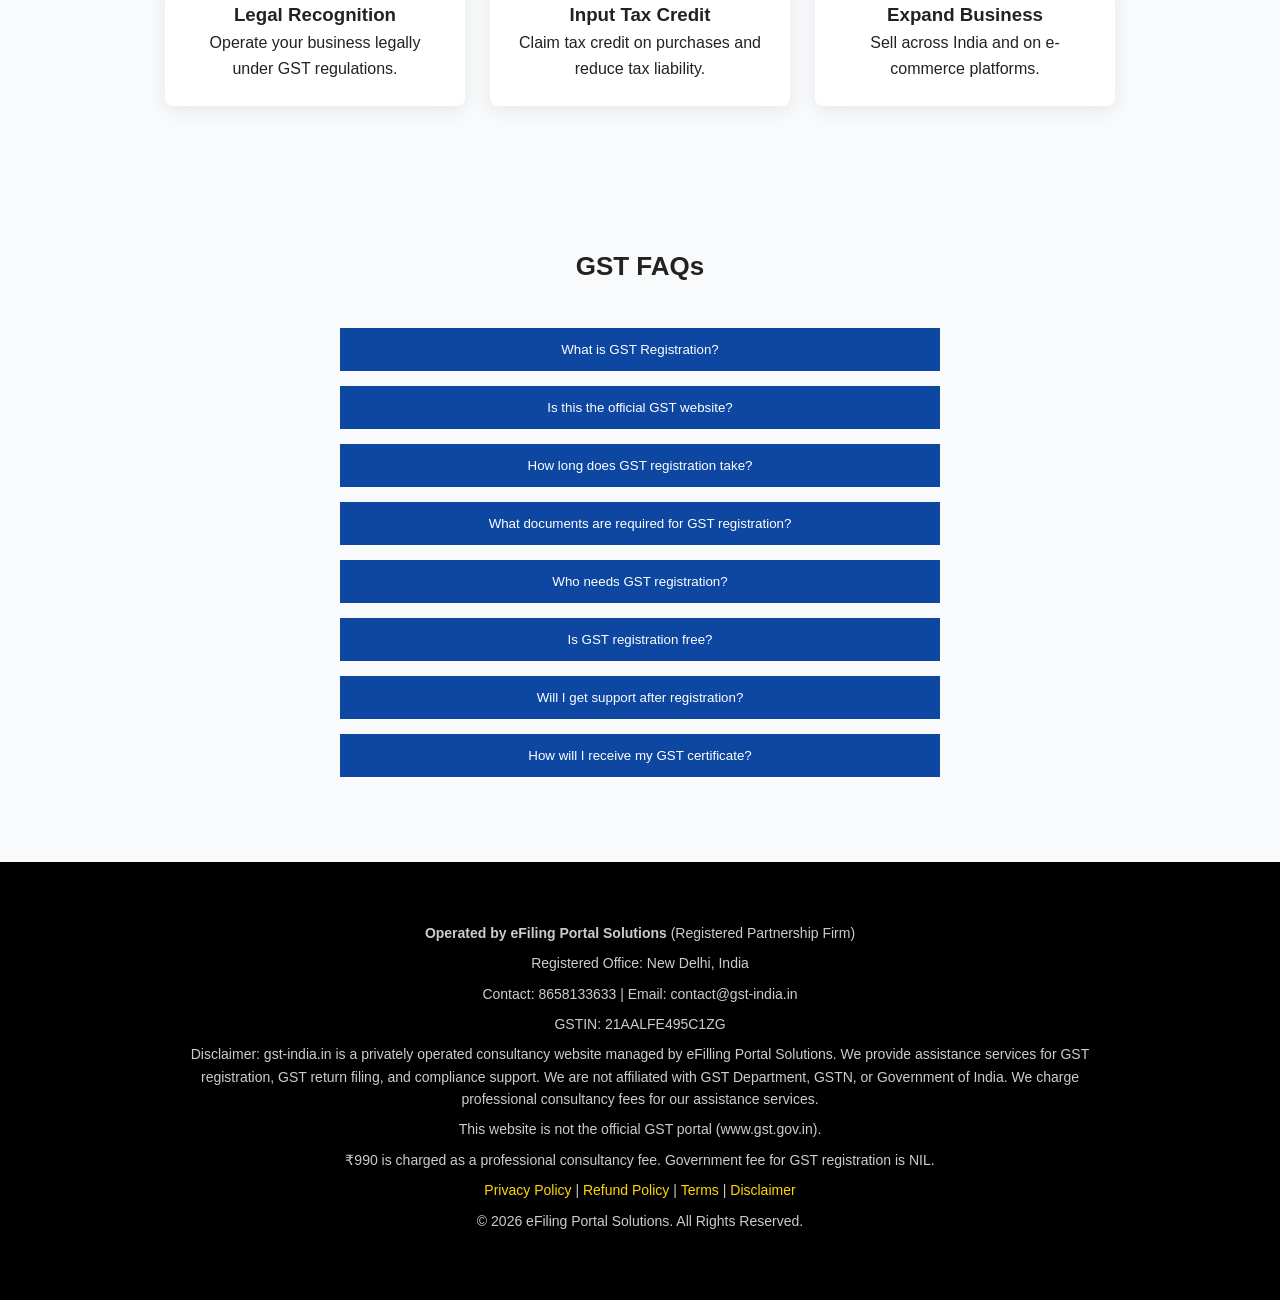
==== commit 77981086: "Add files via upload" ====
--- a/index.html
+++ b/index.html
@@ -2,28 +2,22 @@
 <html lang="en">
 <head>
     <meta charset="UTF-8">
-    <title>GST Registration Service | Apply Online with Expert Help</title>
-
-    <meta name="description" content="Apply GST Registration online with expert assistance. Private consultancy service with fast processing and dedicated support.">
+    <title>GST Registration Online | Fast & Secure Apply</title>
+
+    <meta name="description" content="Apply GST Registration online with expert assistance. Fast processing, secure documentation and professional consultancy service.">
     <meta name="viewport" content="width=device-width, initial-scale=1.0">
 
     <link rel="stylesheet" href="style.css">
 </head>
 
 <body>
-
-<!-- TOP DISCLAIMER (VERY IMPORTANT) -->
-<div style="background:#d1ecf1; padding:10px; text-align:center; font-size:14px; font-weight:500;">
-This is a private consultancy service operated by eFiling Portal Solutions. We are NOT affiliated with GST Department or Government of India.
-</div>
 
 <!-- HEADER -->
 <header class="header">
   <div class="container nav-container">
 
     <div class="logo">
-      <a href="index.html">eFiling Portal Solutions</a>
-      <p style="font-size:12px; margin:0;">GST Registration & Consultancy Service</p>
+      <a href="index.html">GST Registration</a>
     </div>
 
     <nav class="nav-links">
@@ -42,83 +36,26 @@
 <!-- HERO -->
 <section class="hero">
     <div class="container hero-content">
-        <h1>GST Registration Service with Expert Assistance</h1>
-        <p>Private Consultancy Service | Fast Processing | Dedicated Support</p>
+        <h1>GST Registration Online – Fast & Secure Process</h1>
+        <p>Step-by-Step Guide | Expert Assistance | 24–48 Hours Processing</p>
 
         <a href="apply.html" class="btn-primary">Apply for GST Registration</a>
 
         <p style="margin-top:10px; font-size:14px;">
-            ₹990 Consultancy Fee
+            Professional Consultancy Service • ₹990 Only
         </p>
     </div>
 </section>
 
-<!-- FORM -->
-<section class="section" style="background:#f1f5f9;">
-  <div class="container">
-    <h2 class="section-title">Start Your GST Application</h2>
-
-    <form action="apply.html" method="GET" style="max-width:500px; margin:auto;">
-      
-      <input type="text" placeholder="Full Name" required style="width:100%; padding:12px; margin:10px 0;">
-      
-      <input type="tel" placeholder="Mobile Number" required style="width:100%; padding:12px; margin:10px 0;">
-      
-      <select style="width:100%; padding:12px; margin:10px 0;">
-        <option value="">Select State</option>
-        <option>Andhra Pradesh</option>
-        <option>Arunachal Pradesh</option>
-        <option>Assam</option>
-        <option>Bihar</option>
-        <option>Chhattisgarh</option>
-        <option>Goa</option>
-        <option>Gujarat</option>
-        <option>Haryana</option>
-        <option>Himachal Pradesh</option>
-        <option>Jharkhand</option>
-        <option>Karnataka</option>
-        <option>Kerala</option>
-        <option>Madhya Pradesh</option>
-        <option>Maharashtra</option>
-        <option>Manipur</option>
-        <option>Meghalaya</option>
-        <option>Mizoram</option>
-        <option>Nagaland</option>
-        <option>Odisha</option>
-        <option>Punjab</option>
-        <option>Rajasthan</option>
-        <option>Sikkim</option>
-        <option>Tamil Nadu</option>
-        <option>Telangana</option>
-        <option>Tripura</option>
-        <option>Uttar Pradesh</option>
-        <option>Uttarakhand</option>
-        <option>West Bengal</option>
-        <option>Delhi</option>
-        <option>Jammu and Kashmir</option>
-        <option>Ladakh</option>
-        <option>Chandigarh</option>
-        <option>Puducherry</option>
-        <option>Andaman and Nicobar Islands</option>
-        <option>Dadra and Nagar Haveli and Daman and Diu</option>
-        <option>Lakshadweep</option>
-      </select>
-
-      <button type="submit" class="btn-primary" style="width:100%;">
-        Continue Application
-      </button>
-    </form>
-  </div>
-</section>
 
 <!-- TRUST -->
 <section class="section">
   <h2 class="section-title">Trusted GST Consultancy Service</h2>
-  <p style="text-align:center;">
-    ✔️ Operated by eFiling Portal Solutions<br>
-    ✔️ 4+ Years Experience<br>
-    ✔️ Private Consultancy Service<br>
-    ✔️ Dedicated Support
+  <p>
+    ✔️ 1000+ Applications Processed  
+    ✔️ 4+ Years Experience  
+    ✔️ Secure & Verified Process  
+    ✔️ Dedicated Support  
   </p>
 </section>
 
@@ -137,14 +74,14 @@
 
             <div class="process-card">
                 <div class="step-number">2</div>
-                <h3>Consultation Call</h3>
-                <p>Our team will contact you for verification.</p>
+                <h3>Make Payment</h3>
+                <p>Secure consultancy fee payment.</p>
             </div>
 
             <div class="process-card">
                 <div class="step-number">3</div>
                 <h3>Submit Documents</h3>
-                <p>Provide required documents securely.</p>
+                <p>Upload required documents.</p>
             </div>
 
             <div class="process-card">
@@ -157,11 +94,12 @@
     </div>
 </section>
 
+
 <!-- CTA -->
 <section style="padding:50px 20px; text-align:center;">
   <h2>Apply for GST Registration</h2>
-  <p>Fast, Secure and Professional Consultancy Service</p>
-  <a href="apply.html" class="btn-primary">Apply Now – ₹990</a>
+  <p>Fast, Secure and Professional Service</p>
+  <a href="apply.html" class="btn-primary">Apply Now – ₹990 Only</a>
 </section>
 
 <!-- FAQ -->
@@ -356,7 +294,7 @@
 <p><strong>Operated by eFiling Portal Solutions</strong> (Registered Partnership Firm)</p>
 
 <p>
-Registered Office: 3rd Floor Odyssa Business Center, Bhubaneswar, Odisha – 751010
+Registered Office: New Delhi, India
 </p>
 
 <p>
@@ -394,4 +332,4 @@
 <script src="script.js"></script>
 
 </body>
-</html>
+</html>
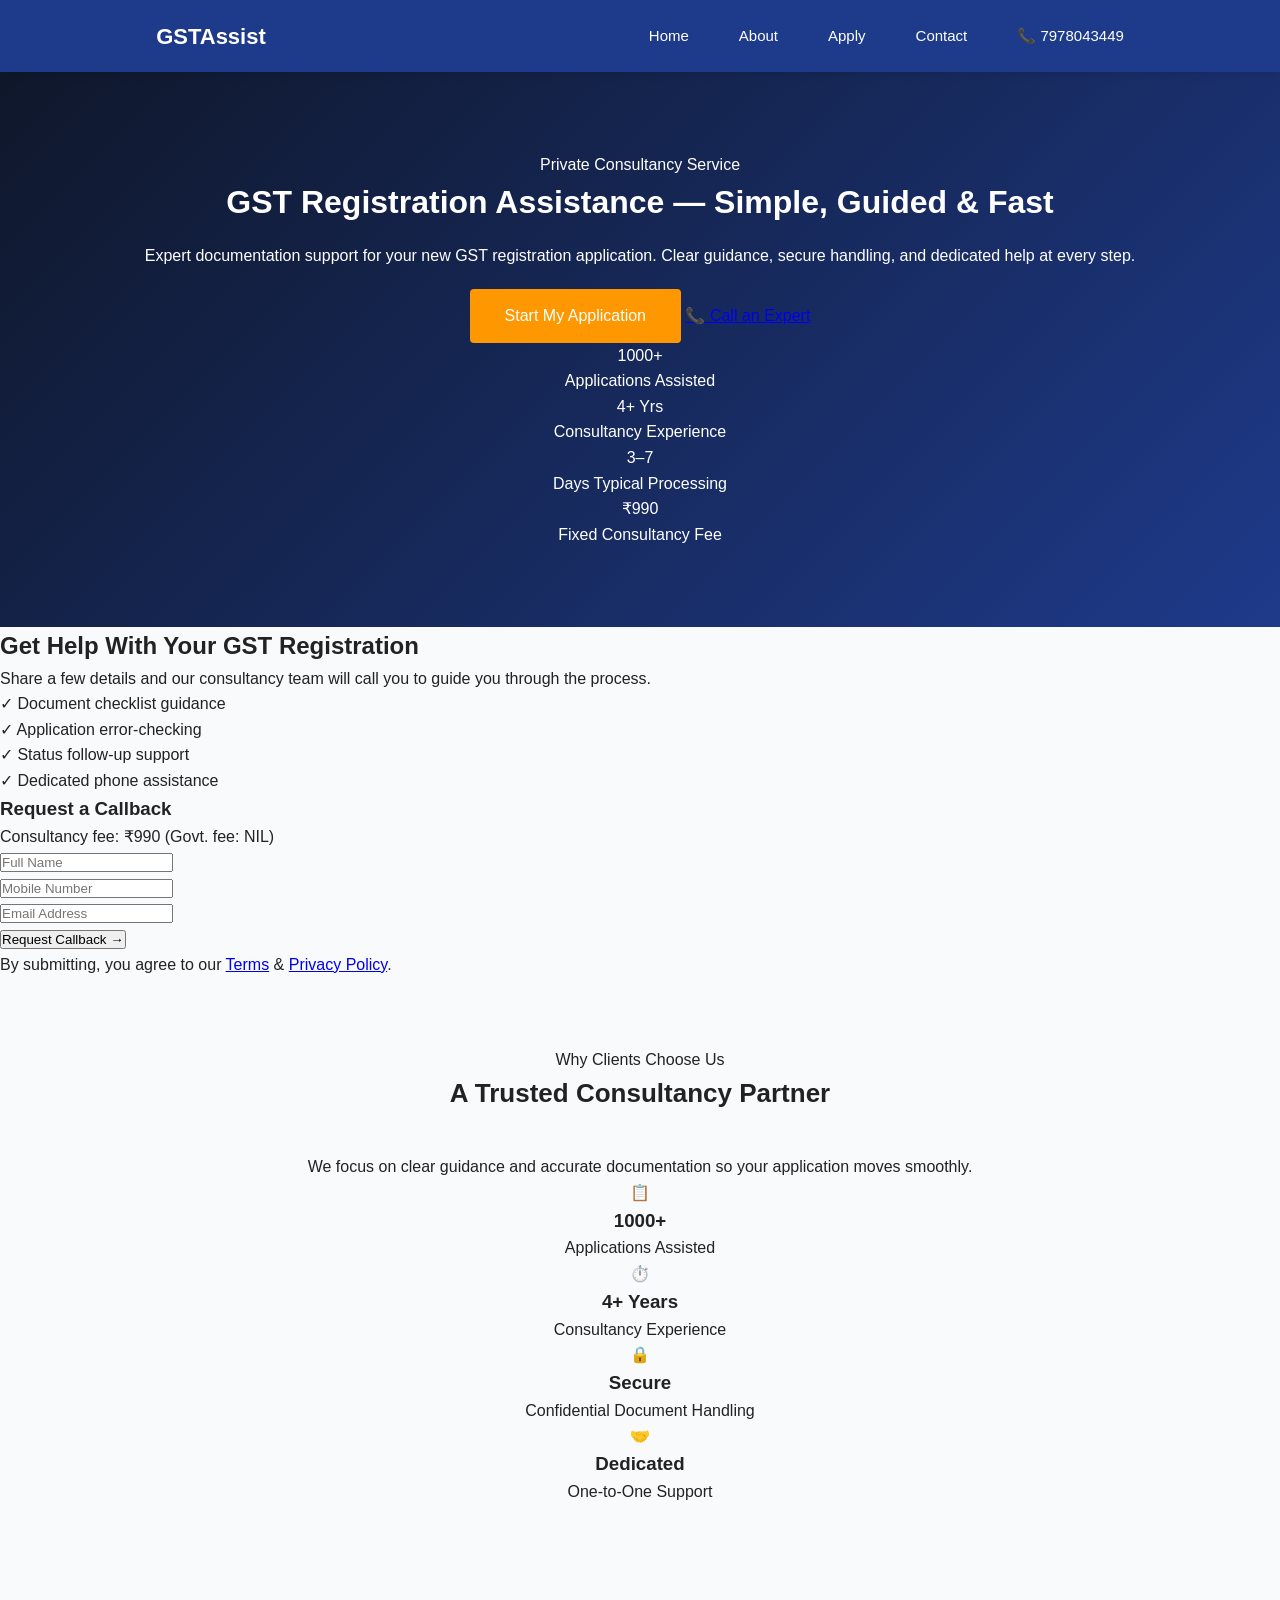
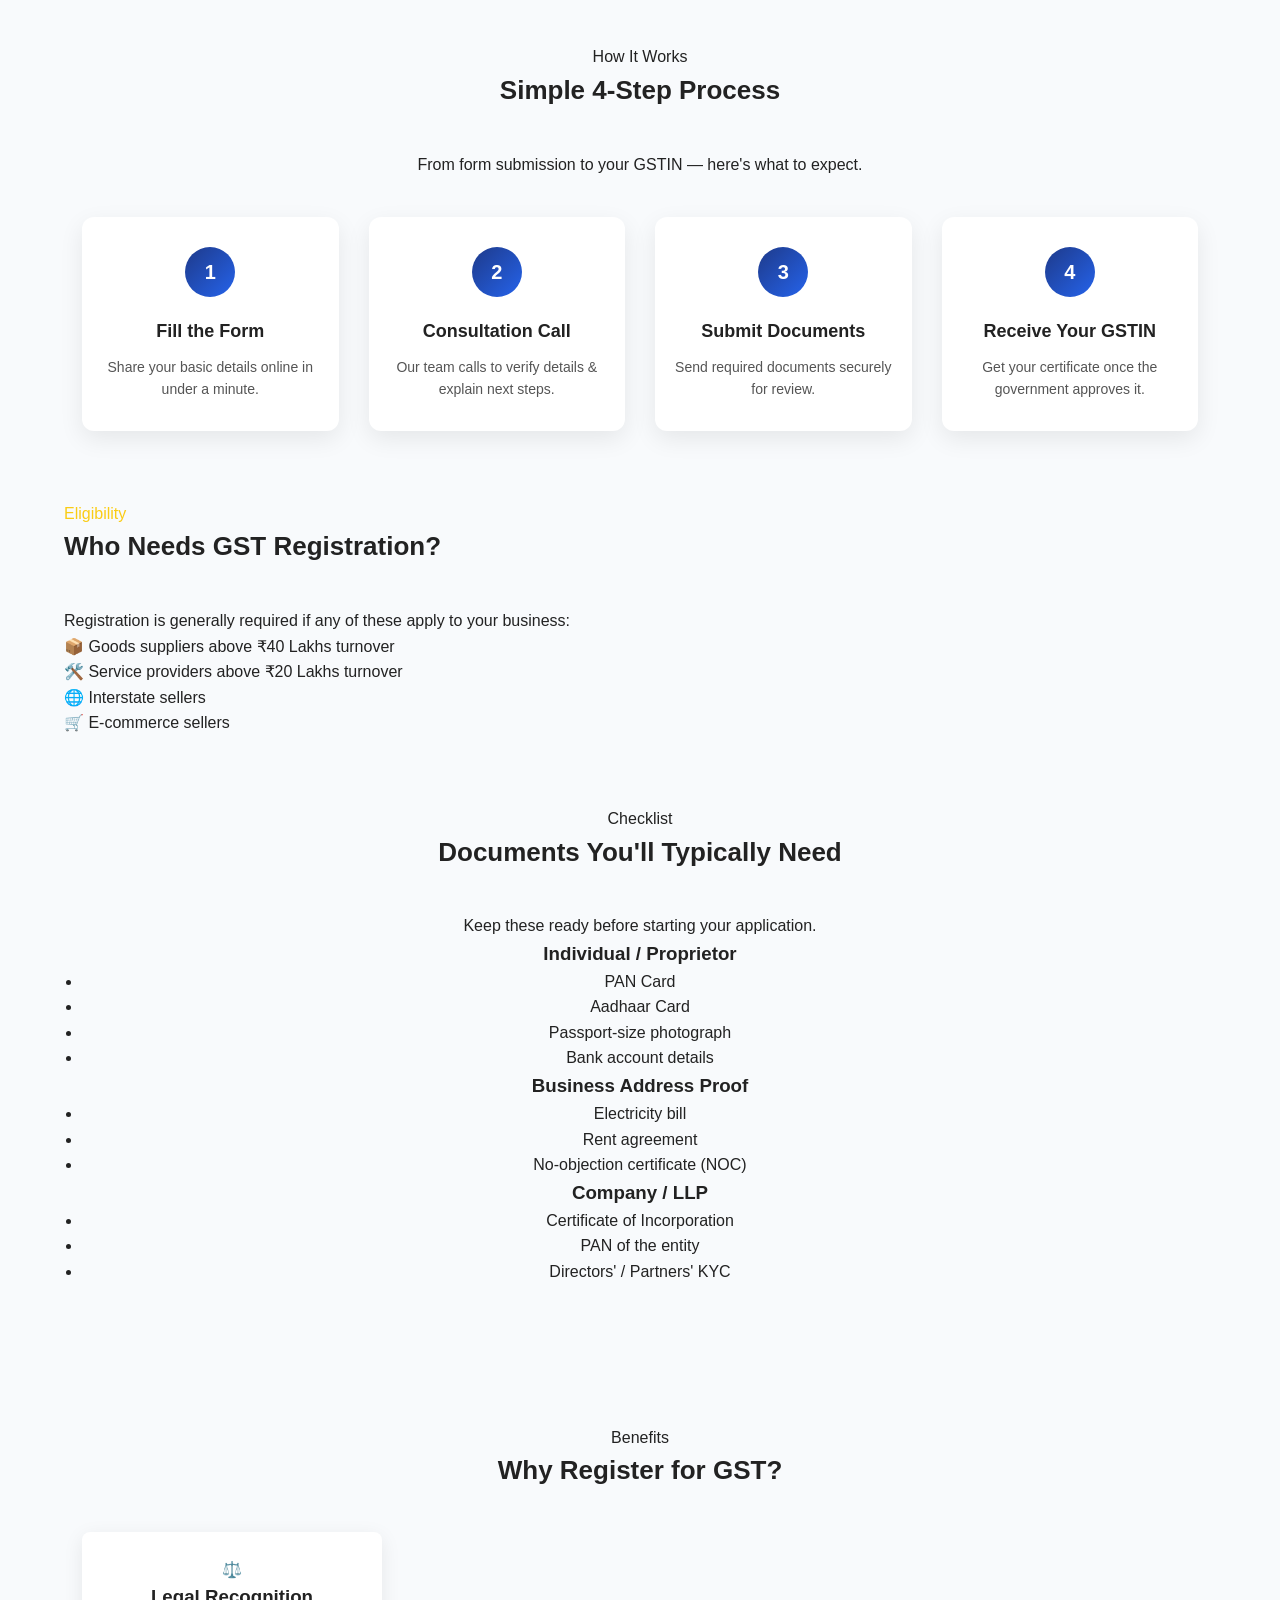
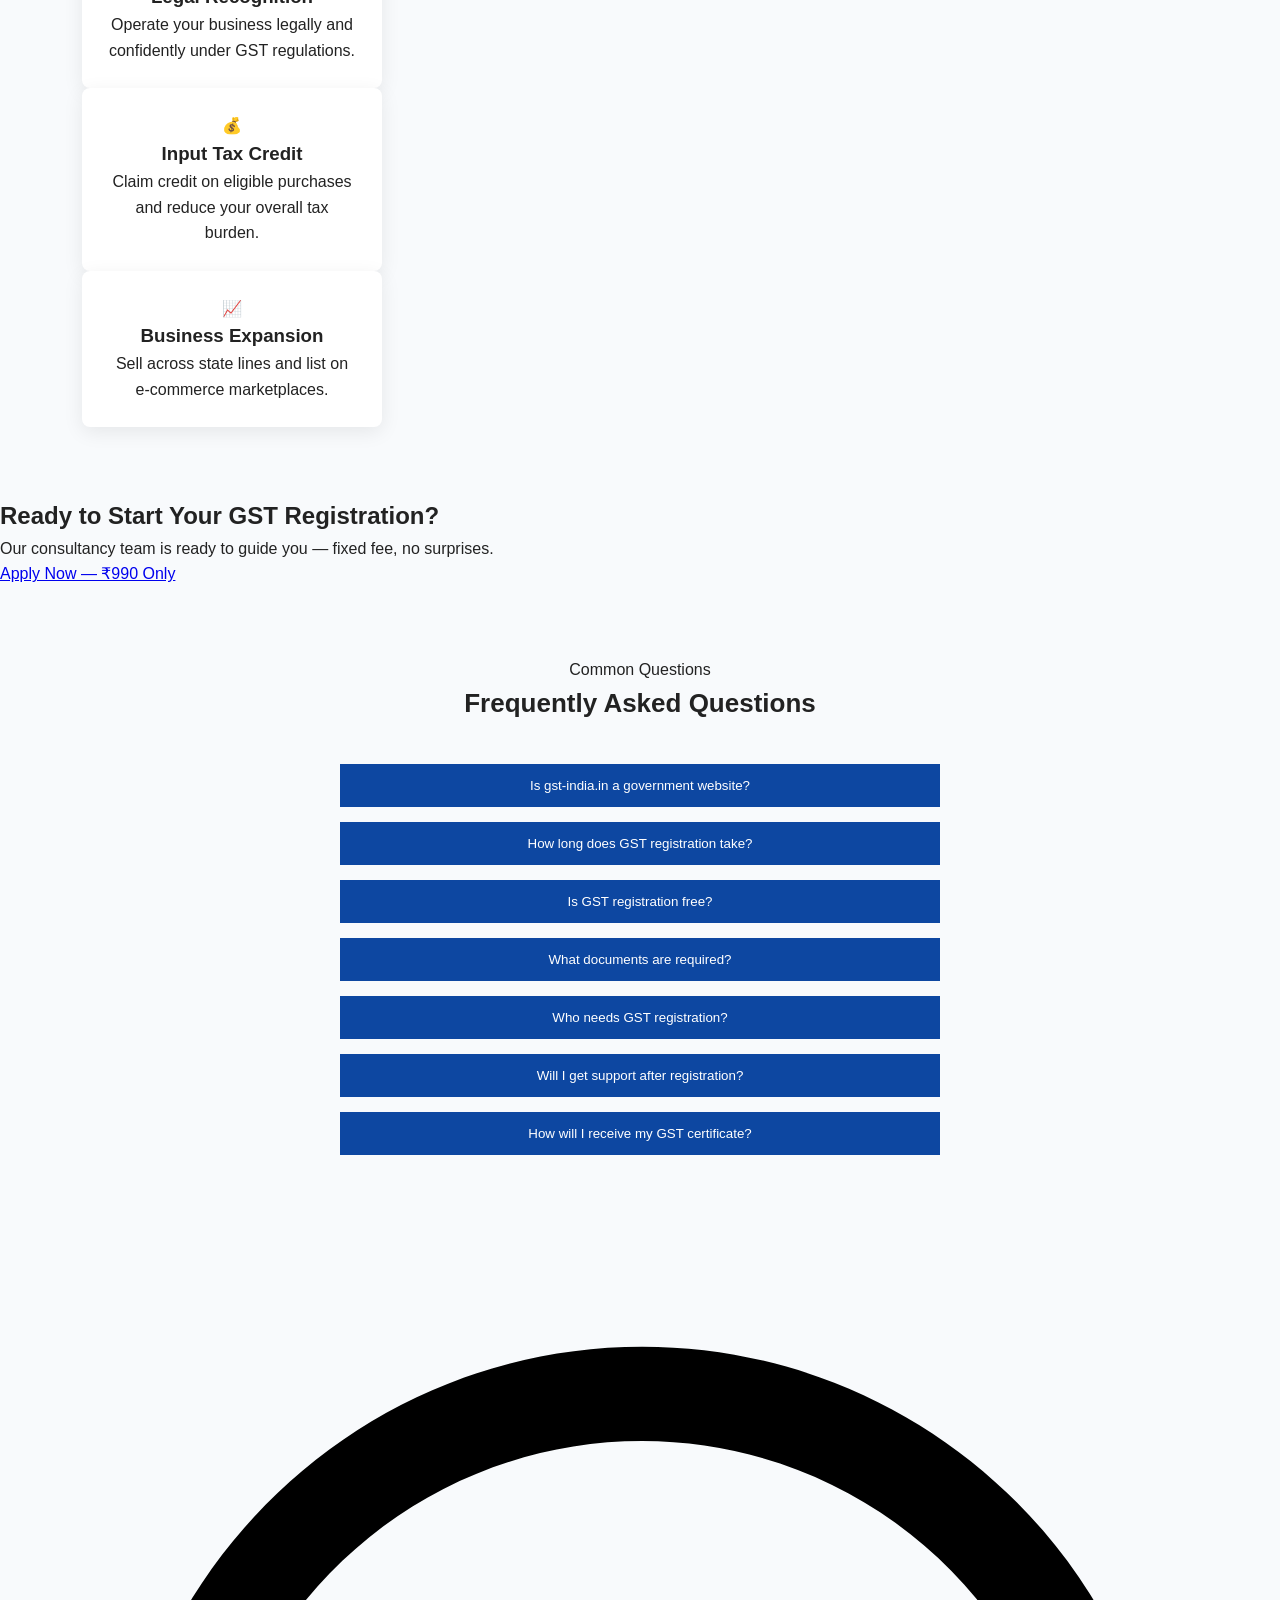
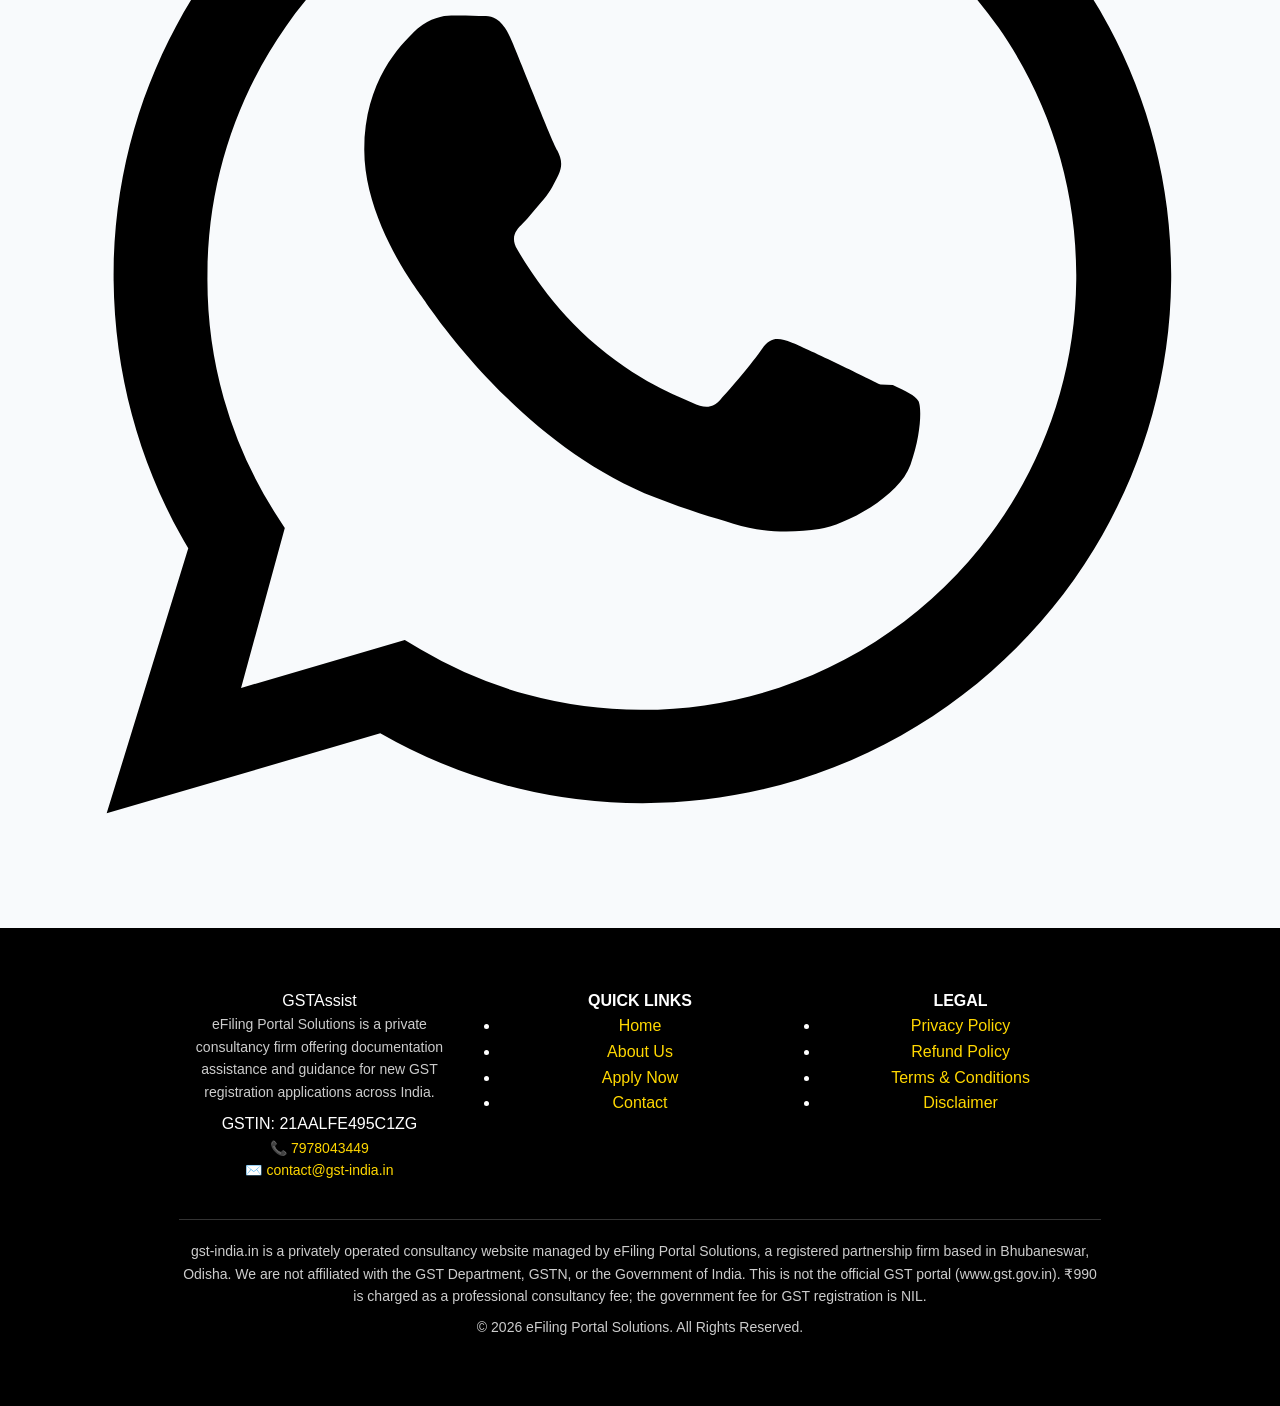
==== commit 5d2afcfe: "Update meta tags and content in index.html" ====
--- a/index.html
+++ b/index.html
@@ -1,335 +1,341 @@
 <!DOCTYPE html>
 <html lang="en">
 <head>
-    <meta charset="UTF-8">
-    <title>GST Registration Online | Fast & Secure Apply</title>
-
-    <meta name="description" content="Apply GST Registration online with expert assistance. Fast processing, secure documentation and professional consultancy service.">
-    <meta name="viewport" content="width=device-width, initial-scale=1.0">
-
-    <link rel="stylesheet" href="style.css">
+<meta charset="UTF-8">
+<meta name="viewport" content="width=device-width, initial-scale=1.0">
+<title>GST Registration Online India | Private Consultancy Assistance – ₹990</title>
+<meta name="description" content="Get expert private consultancy assistance for new GST registration in India. Document support, application guidance & 3-7 day processing. Consultancy fee ₹990. Not a government website.">
+<meta name="keywords" content="GST registration consultancy, GST registration assistance, apply GST registration online, new GST registration help India">
+<link rel="canonical" href="https://www.gst-india.in/">
+
+<!-- Open Graph -->
+<meta property="og:type" content="website">
+<meta property="og:title" content="GST Registration Assistance | Private Consultancy Service">
+<meta property="og:description" content="Private consultancy support for new GST registration applications. ₹990 service fee. Not affiliated with the Government of India.">
+<meta property="og:url" content="https://www.gst-india.in/">
+
+<link rel="stylesheet" href="style.css">
+
+<!-- Structured Data: Organization -->
+<script type="application/ld+json">
+{
+  "@context": "https://schema.org",
+  "@type": "ProfessionalService",
+  "name": "eFiling Portal Solutions",
+  "url": "https://www.gst-india.in",
+  "telephone": "+91-7978043449",
+  "email": "contact@gst-india.in",
+  "address": {
+    "@type": "PostalAddress",
+    "streetAddress": "3rd Floor Odyssa Business Center",
+    "addressLocality": "Bhubaneswar",
+    "addressRegion": "Odisha",
+    "postalCode": "751010",
+    "addressCountry": "IN"
+  },
+  "areaServed": "IN",
+  "description": "Private consultancy service offering assistance for new GST registration applications in India. Not affiliated with the Government of India or GSTN.",
+  "priceRange": "₹990"
+}
+</script>
+
+<!-- Structured Data: FAQ -->
+<script type="application/ld+json">
+{
+  "@context": "https://schema.org",
+  "@type": "FAQPage",
+  "mainEntity": [
+    {
+      "@type": "Question",
+      "name": "Is gst-india.in a government website?",
+      "acceptedAnswer": { "@type": "Answer", "text": "No. gst-india.in is a privately operated consultancy website run by eFiling Portal Solutions. We are not affiliated with the GST Department, GSTN, or the Government of India." }
+    },
+    {
+      "@type": "Question",
+      "name": "How long does GST registration take?",
+      "acceptedAnswer": { "@type": "Answer", "text": "Typically 3 to 7 working days, depending on document verification and government processing time." }
+    },
+    {
+      "@type": "Question",
+      "name": "Is GST registration free?",
+      "acceptedAnswer": { "@type": "Answer", "text": "The government fee for basic GST registration is NIL. We charge a ₹990 consultancy fee for documentation assistance and application support." }
+    },
+    {
+      "@type": "Question",
+      "name": "What documents are required for GST registration?",
+      "acceptedAnswer": { "@type": "Answer", "text": "PAN card, Aadhaar card, a passport-size photograph, business address proof, and bank account details are generally required." }
+    }
+  ]
+}
+</script>
 </head>
 
 <body>
+
 
 <!-- HEADER -->
 <header class="header">
   <div class="container nav-container">
-
-    <div class="logo">
-      <a href="index.html">GST Registration</a>
-    </div>
+    <div class="logo"><a href="index.html">GST<span>Assist</span></a></div>
 
     <nav class="nav-links">
       <a href="index.html">Home</a>
+      <a href="about.html">About</a>
       <a href="apply.html">Apply</a>
       <a href="contact.html">Contact</a>
+      <a href="tel:+917978043449" class="nav-phone">📞 7978043449</a>
     </nav>
 
-    <div class="mobile-apply">
-      <a href="apply.html" class="apply-btn">Apply Now</a>
-    </div>
-
+    <div class="mobile-apply"><a href="apply.html" class="apply-btn">Apply</a></div>
   </div>
 </header>
 
 <!-- HERO -->
 <section class="hero">
-    <div class="container hero-content">
-        <h1>GST Registration Online – Fast & Secure Process</h1>
-        <p>Step-by-Step Guide | Expert Assistance | 24–48 Hours Processing</p>
-
-        <a href="apply.html" class="btn-primary">Apply for GST Registration</a>
-
-        <p style="margin-top:10px; font-size:14px;">
-            Professional Consultancy Service • ₹990 Only
-        </p>
-    </div>
-</section>
-
+  <div class="container hero-content">
+    <span class="hero-badge">Private Consultancy Service</span>
+    <h1>GST Registration Assistance — <span>Simple, Guided & Fast</span></h1>
+    <p>Expert documentation support for your new GST registration application. Clear guidance, secure handling, and dedicated help at every step.</p>
+
+    <div class="hero-cta">
+      <a href="apply.html" class="btn-primary">Start My Application</a>
+      <a href="tel:+917978043449" class="btn-secondary">📞 Call an Expert</a>
+    </div>
+
+    <div class="hero-stats">
+      <div class="stat-item"><div class="num">1000+</div><div class="label">Applications Assisted</div></div>
+      <div class="stat-item"><div class="num">4+ Yrs</div><div class="label">Consultancy Experience</div></div>
+      <div class="stat-item"><div class="num">3–7</div><div class="label">Days Typical Processing</div></div>
+      <div class="stat-item"><div class="num">₹990</div><div class="label">Fixed Consultancy Fee</div></div>
+    </div>
+  </div>
+</section>
+
+<!-- QUICK FORM -->
+<section class="quick-form-section">
+  <div class="quick-form-wrap">
+    <div class="form-left">
+      <h2>Get Help With Your GST Registration</h2>
+      <p>Share a few details and our consultancy team will call you to guide you through the process.</p>
+      <div class="form-feature"><span class="check">✓</span> Document checklist guidance</div>
+      <div class="form-feature"><span class="check">✓</span> Application error-checking</div>
+      <div class="form-feature"><span class="check">✓</span> Status follow-up support</div>
+      <div class="form-feature"><span class="check">✓</span> Dedicated phone assistance</div>
+    </div>
+
+    <div class="form-right">
+      <h3>Request a Callback</h3>
+      <p class="price-tag">Consultancy fee: ₹990 (Govt. fee: NIL)</p>
+
+      <form action="https://formsubmit.co/contact@gst-india.in" method="POST" id="gstHomeForm">
+        <input type="hidden" name="_next" value="https://www.gst-india.in/thankyou.html">
+        <input type="hidden" name="_captcha" value="false">
+        <input type="hidden" name="_subject" value="New GST Lead — Homepage">
+
+        <div class="form-group"><input type="text" name="full_name" placeholder="Full Name" required></div>
+        <div class="form-group"><input type="tel" name="mobile" placeholder="Mobile Number" pattern="[6-9][0-9]{9}" required></div>
+        <div class="form-group"><input type="email" name="email" placeholder="Email Address" required></div>
+        <button type="submit" class="form-submit">Request Callback →</button>
+      </form>
+      <p class="form-consent">By submitting, you agree to our <a href="terms.html">Terms</a> & <a href="privacy-policy.html">Privacy Policy</a>.</p>
+    </div>
+  </div>
+</section>
 
 <!-- TRUST -->
-<section class="section">
-  <h2 class="section-title">Trusted GST Consultancy Service</h2>
-  <p>
-    ✔️ 1000+ Applications Processed  
-    ✔️ 4+ Years Experience  
-    ✔️ Secure & Verified Process  
-    ✔️ Dedicated Support  
-  </p>
+<section class="section section-light">
+  <span class="section-tag">Why Clients Choose Us</span>
+  <h2 class="section-title">A Trusted Consultancy Partner</h2>
+  <p class="section-sub">We focus on clear guidance and accurate documentation so your application moves smoothly.</p>
+
+  <div class="container">
+    <div class="trust-grid">
+      <div class="trust-card"><div class="trust-icon">📋</div><h3>1000+</h3><p>Applications Assisted</p></div>
+      <div class="trust-card"><div class="trust-icon">⏱️</div><h3>4+ Years</h3><p>Consultancy Experience</p></div>
+      <div class="trust-card"><div class="trust-icon">🔒</div><h3>Secure</h3><p>Confidential Document Handling</p></div>
+      <div class="trust-card"><div class="trust-icon">🤝</div><h3>Dedicated</h3><p>One-to-One Support</p></div>
+    </div>
+  </div>
 </section>
 
 <!-- PROCESS -->
-<section class="process-section">
-    <div class="container">
-        <h2 class="section-title">Simple 4-Step Process</h2>
-
-        <div class="process-grid">
-
-            <div class="process-card">
-                <div class="step-number">1</div>
-                <h3>Fill Form</h3>
-                <p>Enter your basic details online.</p>
-            </div>
-
-            <div class="process-card">
-                <div class="step-number">2</div>
-                <h3>Make Payment</h3>
-                <p>Secure consultancy fee payment.</p>
-            </div>
-
-            <div class="process-card">
-                <div class="step-number">3</div>
-                <h3>Submit Documents</h3>
-                <p>Upload required documents.</p>
-            </div>
-
-            <div class="process-card">
-                <div class="step-number">4</div>
-                <h3>Get GSTIN</h3>
-                <p>Receive GST number after approval.</p>
-            </div>
-
-        </div>
-    </div>
-</section>
-
+<section class="section section-blue">
+  <div class="container">
+    <span class="section-tag" style="text-align:center;display:block;">How It Works</span>
+    <h2 class="section-title">Simple 4-Step Process</h2>
+    <p class="section-sub">From form submission to your GSTIN — here's what to expect.</p>
+
+    <div class="process-grid">
+      <div class="process-card"><div class="step-number">1</div><h3>Fill the Form</h3><p>Share your basic details online in under a minute.</p></div>
+      <div class="process-card"><div class="step-number">2</div><h3>Consultation Call</h3><p>Our team calls to verify details & explain next steps.</p></div>
+      <div class="process-card"><div class="step-number">3</div><h3>Submit Documents</h3><p>Send required documents securely for review.</p></div>
+      <div class="process-card"><div class="step-number">4</div><h3>Receive Your GSTIN</h3><p>Get your certificate once the government approves it.</p></div>
+    </div>
+  </div>
+</section>
+
+<!-- WHO NEEDS -->
+<section class="who-needs">
+  <div class="container">
+    <span class="section-tag" style="color:#facc15;">Eligibility</span>
+    <h2 class="section-title">Who Needs GST Registration?</h2>
+    <p class="section-sub">Registration is generally required if any of these apply to your business:</p>
+
+    <div class="who-grid">
+      <div class="who-chip">📦 Goods suppliers above ₹40 Lakhs turnover</div>
+      <div class="who-chip">🛠️ Service providers above ₹20 Lakhs turnover</div>
+      <div class="who-chip">🌐 Interstate sellers</div>
+      <div class="who-chip">🛒 E-commerce sellers</div>
+    </div>
+  </div>
+</section>
+
+<!-- DOCUMENTS -->
+<section class="section section-light">
+  <div class="container">
+    <span class="section-tag" style="text-align:center;display:block;">Checklist</span>
+    <h2 class="section-title">Documents You'll Typically Need</h2>
+    <p class="section-sub">Keep these ready before starting your application.</p>
+
+    <div class="doc-grid">
+      <div class="doc-card">
+        <h3>Individual / Proprietor</h3>
+        <ul>
+          <li>PAN Card</li>
+          <li>Aadhaar Card</li>
+          <li>Passport-size photograph</li>
+          <li>Bank account details</li>
+        </ul>
+      </div>
+      <div class="doc-card">
+        <h3>Business Address Proof</h3>
+        <ul>
+          <li>Electricity bill</li>
+          <li>Rent agreement</li>
+          <li>No-objection certificate (NOC)</li>
+        </ul>
+      </div>
+      <div class="doc-card">
+        <h3>Company / LLP</h3>
+        <ul>
+          <li>Certificate of Incorporation</li>
+          <li>PAN of the entity</li>
+          <li>Directors' / Partners' KYC</li>
+        </ul>
+      </div>
+    </div>
+  </div>
+</section>
+
+<!-- BENEFITS -->
+<section class="section section-blue">
+  <div class="container">
+    <span class="section-tag" style="text-align:center;display:block;">Benefits</span>
+    <h2 class="section-title">Why Register for GST?</h2>
+
+    <div class="grid-3">
+      <div class="card"><div class="card-icon">⚖️</div><h3>Legal Recognition</h3><p>Operate your business legally and confidently under GST regulations.</p></div>
+      <div class="card"><div class="card-icon">💰</div><h3>Input Tax Credit</h3><p>Claim credit on eligible purchases and reduce your overall tax burden.</p></div>
+      <div class="card"><div class="card-icon">📈</div><h3>Business Expansion</h3><p>Sell across state lines and list on e-commerce marketplaces.</p></div>
+    </div>
+  </div>
+</section>
 
 <!-- CTA -->
-<section style="padding:50px 20px; text-align:center;">
-  <h2>Apply for GST Registration</h2>
-  <p>Fast, Secure and Professional Service</p>
-  <a href="apply.html" class="btn-primary">Apply Now – ₹990 Only</a>
+<section class="cta-strip">
+  <h2>Ready to Start Your GST Registration?</h2>
+  <p>Our consultancy team is ready to guide you — fixed fee, no surprises.</p>
+  <a href="apply.html" class="btn-white">Apply Now — ₹990 Only</a>
 </section>
 
 <!-- FAQ -->
-<section class="section">
-    <div class="container">
-        <h2 class="section-title">Frequently Asked Questions</h2>
-
-        <p><strong>Is this government website?</strong><br>
-        No, we are a private consultancy service provider.</p>
-
-        <p><strong>How long does GST registration take?</strong><br>
-        3–7 working days.</p>
-
-        <p><strong>Is GST registration free?</strong><br>
-        Yes, government fee is NIL. We charge ₹990 for assistance.</p>
-    </div>
-</section>
-
-
-<!-- WHY CHOOSE US -->
-<section class="section">
-    <div class="container">
-        <h2 class="section-title">Why Choose Us?</h2>
-
-        <div class="grid">
-            <div class="card">
-                <h3>Expert GST Assistance</h3>
-                <p>Experienced professionals handling GST registration & compliance.</p>
-            </div>
-
-            <div class="card">
-                <h3>Fast Turnaround</h3>
-                <p>Quick documentation review and fast submission process.</p>
-            </div>
-
-            <div class="card">
-                <h3>Secure Data Handling</h3>
-                <p>Your documents are handled with strict confidentiality standards.</p>
-            </div>
-        </div>
-    </div>
-</section>
-
-<!-- SECURE -->
-<section class="secure">
-    <div class="container">
-        <h2>Secure & Professional Service</h2>
-        <p>
-            We follow structured compliance procedures and maintain professional standards 
-            while assisting in GST registration and related documentation support.
-        </p>
-    </div>
-</section>
-
-
-
-<section class="section">
-  <div class="container">
-    <h2 class="section-title">Documents Required for GST Registration</h2>
-
-    <div class="grid">
-      <div class="card">
-        <h3>For Individual / Proprietor</h3>
-        <p>PAN Card, Aadhaar Card, Photograph, Bank Details</p>
-      </div>
-
-      <div class="card">
-        <h3>Business Address Proof</h3>
-        <p>Electricity Bill / Rent Agreement / NOC</p>
-      </div>
-
-      <div class="card">
-        <h3>For Company / LLP</h3>
-        <p>Certificate of Incorporation, PAN, Directors KYC</p>
-      </div>
-    </div>
-  </div>
-</section>
-
-<section class="section" style="background:#eef2ff;">
-  <div class="container">
-    <h2 class="section-title">Who Needs GST Registration?</h2>
-
-    <p style="max-width:800px; margin:auto;">
-      GST registration is mandatory if your business turnover exceeds:
-    </p>
-
-    <ul style="text-align:left; max-width:600px; margin:20px auto;">
-      <li>₹40 Lakhs for goods suppliers (₹20 Lakhs in some states)</li>
-      <li>₹20 Lakhs for service providers</li>
-      <li>Interstate sellers & E-commerce sellers must register regardless of turnover</li>
-    </ul>
-  </div>
-</section>
-
-<section class="section">
-  <div class="container">
-    <h2 class="section-title">Benefits of GST Registration</h2>
-
-    <div class="grid">
-      <div class="card">
-        <h3>Legal Recognition</h3>
-        <p>Operate your business legally under GST regulations.</p>
-      </div>
-
-      <div class="card">
-        <h3>Input Tax Credit</h3>
-        <p>Claim tax credit on purchases and reduce tax liability.</p>
-      </div>
-
-      <div class="card">
-        <h3>Expand Business</h3>
-        <p>Sell across India and on e-commerce platforms.</p>
-      </div>
-    </div>
-  </div>
-</section>
-
-<!-- FAQ -->
-<section class="section">
-    <div class="container">
-        <h2 class="section-title">GST FAQs</h2>
-
-        <div class="faq-item">
-            <button class="faq-question">What is GST Registration?</button>
-            <div class="faq-answer">
-                GST registration is mandatory for businesses exceeding prescribed turnover limits.
-            </div>
-        </div>
-
-        <div class="faq-item">
-            <button class="faq-question">Is this the official GST website?</button>
-            <div class="faq-answer">
-                No, we are a private consultancy service provider assisting with GST registration.
-            </div>
-        </div>
-
-        <div class="faq-item">
-            <button class="faq-question">How long does GST registration take?</button>
-            <div class="faq-answer">
-                Normally 3–7 working days depending on verification.
-            </div>
-        </div>
-
-<div class="faq-item">
-    <button class="faq-question">What documents are required for GST registration?</button>
-    <div class="faq-answer">
-        PAN Card, Aadhaar Card, business address proof, bank details, and photograph are required.
-    </div>
-</div>
-
-<div class="faq-item">
-    <button class="faq-question">Who needs GST registration?</button>
-    <div class="faq-answer">
-        Businesses exceeding ₹20–40 lakhs turnover, interstate sellers, and e-commerce sellers must register under GST.
-    </div>
-</div>
-
-<div class="faq-item">
-    <button class="faq-question">Is GST registration free?</button>
-    <div class="faq-answer">
-        Yes, GST registration on the government portal is free. We charge ₹990 for professional assistance.
-    </div>
-</div>
-
-<div class="faq-item">
-    <button class="faq-question">Will I get support after registration?</button>
-    <div class="faq-answer">
-        Yes, our team provides guidance and support during and after the GST registration process.
-    </div>
-</div>
-
-<div class="faq-item">
-    <button class="faq-question">How will I receive my GST certificate?</button>
-    <div class="faq-answer">
-        Your GST certificate will be sent to your registered email after approval.
-    </div>
-</div>
-
-    </div>
-</section>
-
-<!-- STICKY BUTTON -->
-<div class="sticky-apply">
-    <a href="apply.html">Apply GST Now</a>
-</div>
+<section class="section section-light">
+  <div class="container">
+    <span class="section-tag" style="text-align:center;display:block;">Common Questions</span>
+    <h2 class="section-title">Frequently Asked Questions</h2>
+
+    <div class="faq-list">
+      <div class="faq-item">
+        <button class="faq-question">Is gst-india.in a government website?</button>
+        <div class="faq-answer">No. We are a privately operated consultancy service run by eFiling Portal Solutions. We are not affiliated with the GST Department, GSTN, or the Government of India.</div>
+      </div>
+      <div class="faq-item">
+        <button class="faq-question">How long does GST registration take?</button>
+        <div class="faq-answer">Typically 3–7 working days, depending on document verification and government processing timelines.</div>
+      </div>
+      <div class="faq-item">
+        <button class="faq-question">Is GST registration free?</button>
+        <div class="faq-answer">Yes, the government fee for basic GST registration is NIL. We charge a fixed ₹990 consultancy fee for our assistance.</div>
+      </div>
+      <div class="faq-item">
+        <button class="faq-question">What documents are required?</button>
+        <div class="faq-answer">PAN card, Aadhaar card, a photograph, business address proof, and bank account details are generally required.</div>
+      </div>
+      <div class="faq-item">
+        <button class="faq-question">Who needs GST registration?</button>
+        <div class="faq-answer">Businesses crossing the ₹20–40 lakh turnover threshold, interstate sellers, and e-commerce sellers are generally required to register.</div>
+      </div>
+      <div class="faq-item">
+        <button class="faq-question">Will I get support after registration?</button>
+        <div class="faq-answer">Yes, our team offers continued guidance during and after the registration process.</div>
+      </div>
+      <div class="faq-item">
+        <button class="faq-question">How will I receive my GST certificate?</button>
+        <div class="faq-answer">Your certificate is issued by the government and delivered to your registered email once approved.</div>
+      </div>
+    </div>
+  </div>
+</section>
+
+<!-- STICKY APPLY (mobile) -->
+<div class="sticky-apply"><a href="apply.html">Apply for GST Now →</a></div>
+
+<!-- WHATSAPP -->
+<a class="whatsapp-float" href="https://wa.me/917978043449?text=Hi%2C%20I%20need%20help%20with%20GST%20registration" target="_blank" rel="noopener" aria-label="Chat on WhatsApp">
+  <svg viewBox="0 0 24 24"><path d="M12.04 2C6.58 2 2.13 6.45 2.13 11.91c0 1.87.51 3.62 1.4 5.12L2 22l5.13-1.5a9.86 9.86 0 0 0 4.91 1.31h.01c5.46 0 9.91-4.45 9.91-9.91C21.96 6.45 17.51 2 12.04 2zm0 18.06h-.01a8.1 8.1 0 0 1-4.14-1.13l-.3-.18-3.07.9.82-3-.2-.31a8.13 8.13 0 0 1-1.25-4.43c0-4.49 3.65-8.14 8.15-8.14 4.49 0 8.14 3.65 8.14 8.14 0 4.49-3.65 8.15-8.14 8.15zm4.47-6.1c-.24-.12-1.45-.71-1.67-.79-.22-.08-.39-.12-.55.12-.16.24-.63.79-.78.95-.14.16-.29.18-.53.06-.24-.12-1.02-.38-1.94-1.2-.72-.64-1.2-1.43-1.34-1.67-.14-.24-.02-.37.1-.49.12-.12.27-.31.4-.46.13-.16.18-.27.27-.45.09-.18.05-.33-.02-.46-.08-.12-.62-1.49-.85-2.04-.22-.55-.46-.47-.62-.48-.16-.01-.34-.01-.52-.01-.18 0-.46.07-.7.31-.24.24-.93.91-.93 2.21 0 1.3.94 2.56 1.07 2.74.13.18 1.81 2.77 4.39 3.78.61.24 1.09.38 1.46.49.61.19 1.17.16 1.61.1.49-.07 1.5-.61 1.71-1.2.21-.59.21-1.1.15-1.2-.06-.11-.24-.18-.48-.3z"/></svg>
+</a>
 
 <!-- FOOTER -->
 <footer>
-<div class="container">
-
-<p><strong>Operated by eFiling Portal Solutions</strong> (Registered Partnership Firm)</p>
-
-<p>
-Registered Office: New Delhi, India
-</p>
-
-<p>
-Contact: 8658133633 | Email: contact@gst-india.in
-</p>
-
-<p>
-GSTIN: 21AALFE495C1ZG
-</p>
-
-<p>
-Disclaimer: gst-india.in is a privately operated consultancy website managed by eFilling Portal Solutions. We provide assistance services for GST registration, GST return filing, and compliance support. We are not affiliated with GST Department, GSTN, or Government of India. We charge professional consultancy fees for our assistance services.
-</p>
-
-<p>
-This website is not the official GST portal (www.gst.gov.in).
-</p>
-
-<p>
-₹990 is charged as a professional consultancy fee. Government fee for GST registration is NIL.
-</p>
-
-<p>
-<a href="privacy-policy.html">Privacy Policy</a> | 
-<a href="refund-policy.html">Refund Policy</a> | 
-<a href="terms.html">Terms</a> | 
-<a href="disclaimer.html">Disclaimer</a>
-</p>
-
-<p>© 2026 eFiling Portal Solutions. All Rights Reserved.</p>
-
-</div>
+  <div class="container">
+    <div class="footer-grid">
+      <div class="footer-brand">
+        <div class="logo-text">GST<span>Assist</span></div>
+        <p>eFiling Portal Solutions is a private consultancy firm offering documentation assistance and guidance for new GST registration applications across India.</p>
+        <div class="footer-gstin">GSTIN: 21AALFE495C1ZG</div>
+        <p class="footer-contact">📞 <a href="tel:+917978043449">7978043449</a><br>✉️ <a href="mailto:contact@gst-india.in">contact@gst-india.in</a></p>
+      </div>
+
+      <div class="footer-col">
+        <h4>QUICK LINKS</h4>
+        <ul>
+          <li><a href="index.html">Home</a></li>
+          <li><a href="about.html">About Us</a></li>
+          <li><a href="apply.html">Apply Now</a></li>
+          <li><a href="contact.html">Contact</a></li>
+        </ul>
+      </div>
+
+      <div class="footer-col">
+        <h4>LEGAL</h4>
+        <ul>
+          <li><a href="privacy-policy.html">Privacy Policy</a></li>
+          <li><a href="refund-policy.html">Refund Policy</a></li>
+          <li><a href="terms.html">Terms & Conditions</a></li>
+          <li><a href="disclaimer.html">Disclaimer</a></li>
+        </ul>
+      </div>
+    </div>
+
+    <div class="footer-bottom">
+      <p class="footer-disclaimer">
+        gst-india.in is a privately operated consultancy website managed by eFiling Portal Solutions, a registered partnership firm based in Bhubaneswar, Odisha. We are not affiliated with the GST Department, GSTN, or the Government of India. This is not the official GST portal (www.gst.gov.in). ₹990 is charged as a professional consultancy fee; the government fee for GST registration is NIL.
+      </p>
+      <p class="footer-copy">© 2026 eFiling Portal Solutions. All Rights Reserved.</p>
+    </div>
+  </div>
 </footer>
 
 <script src="script.js"></script>
-
 </body>
-</html>+</html>
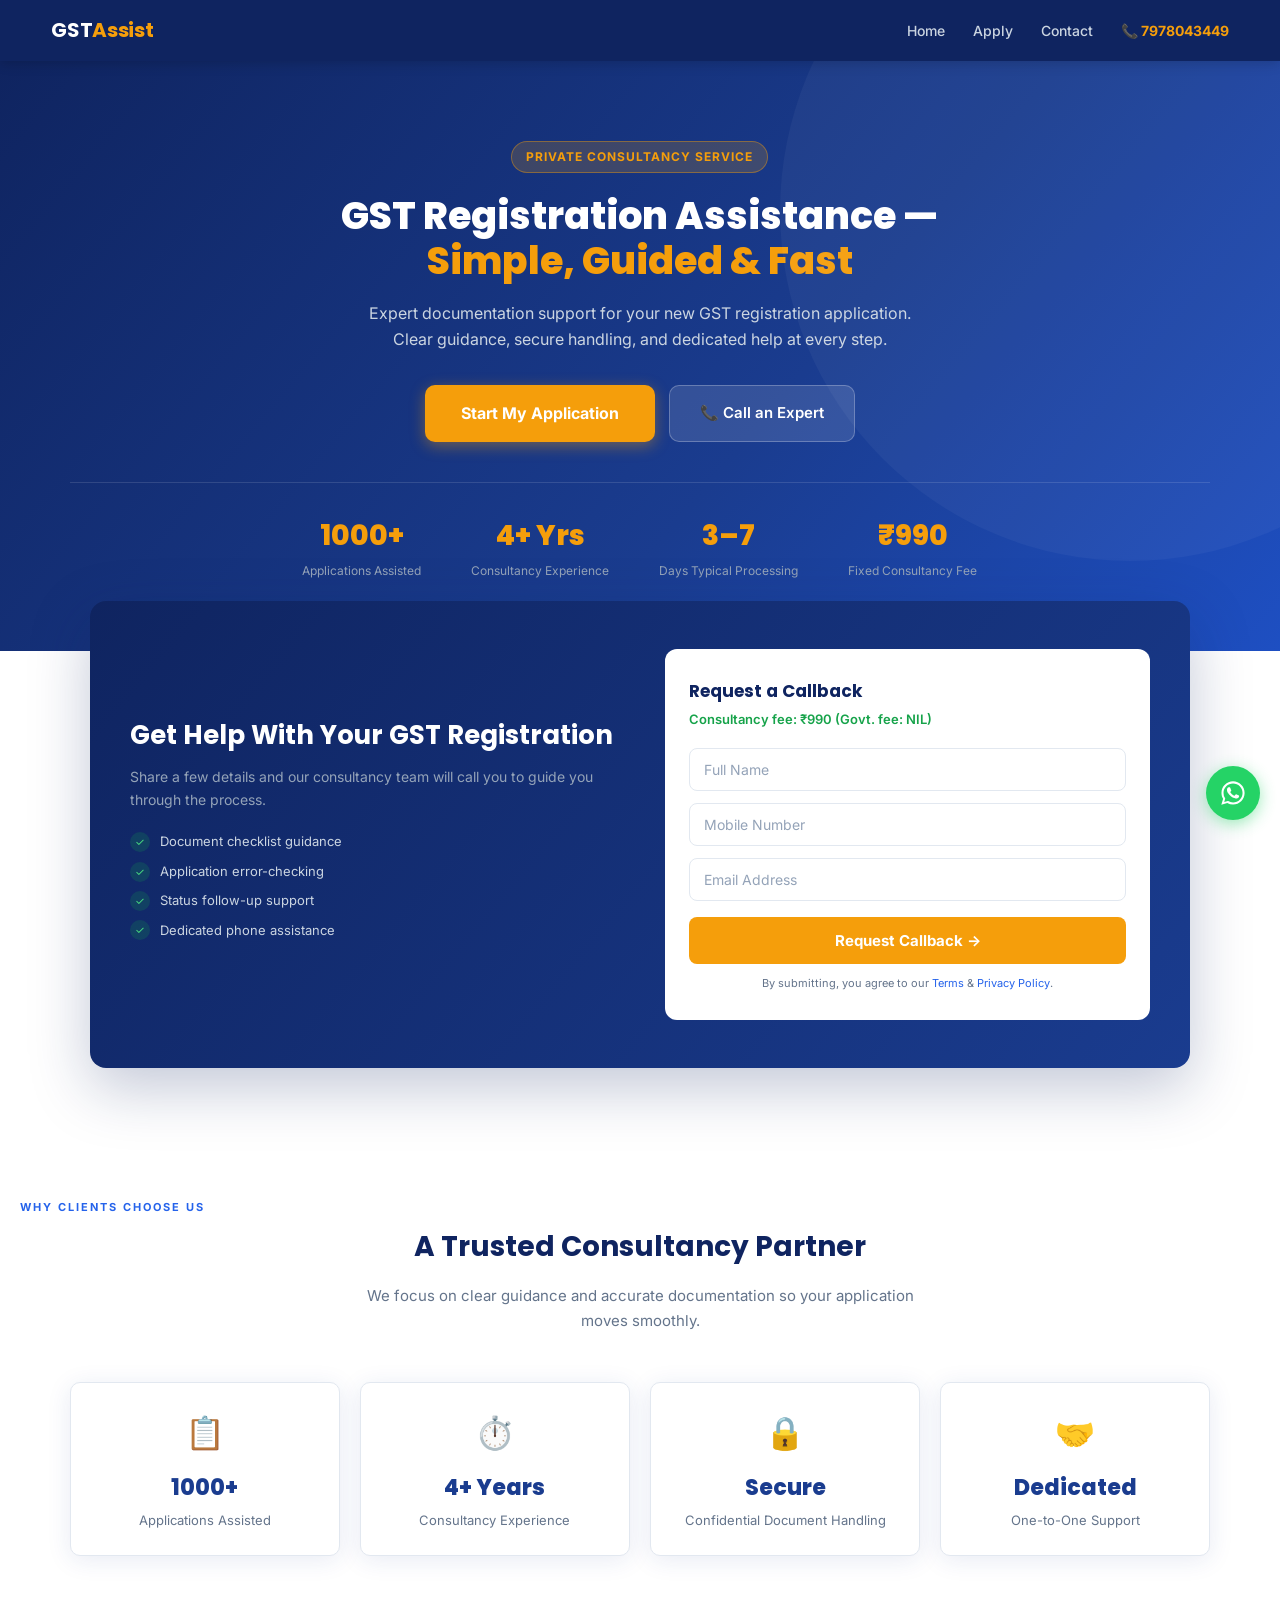
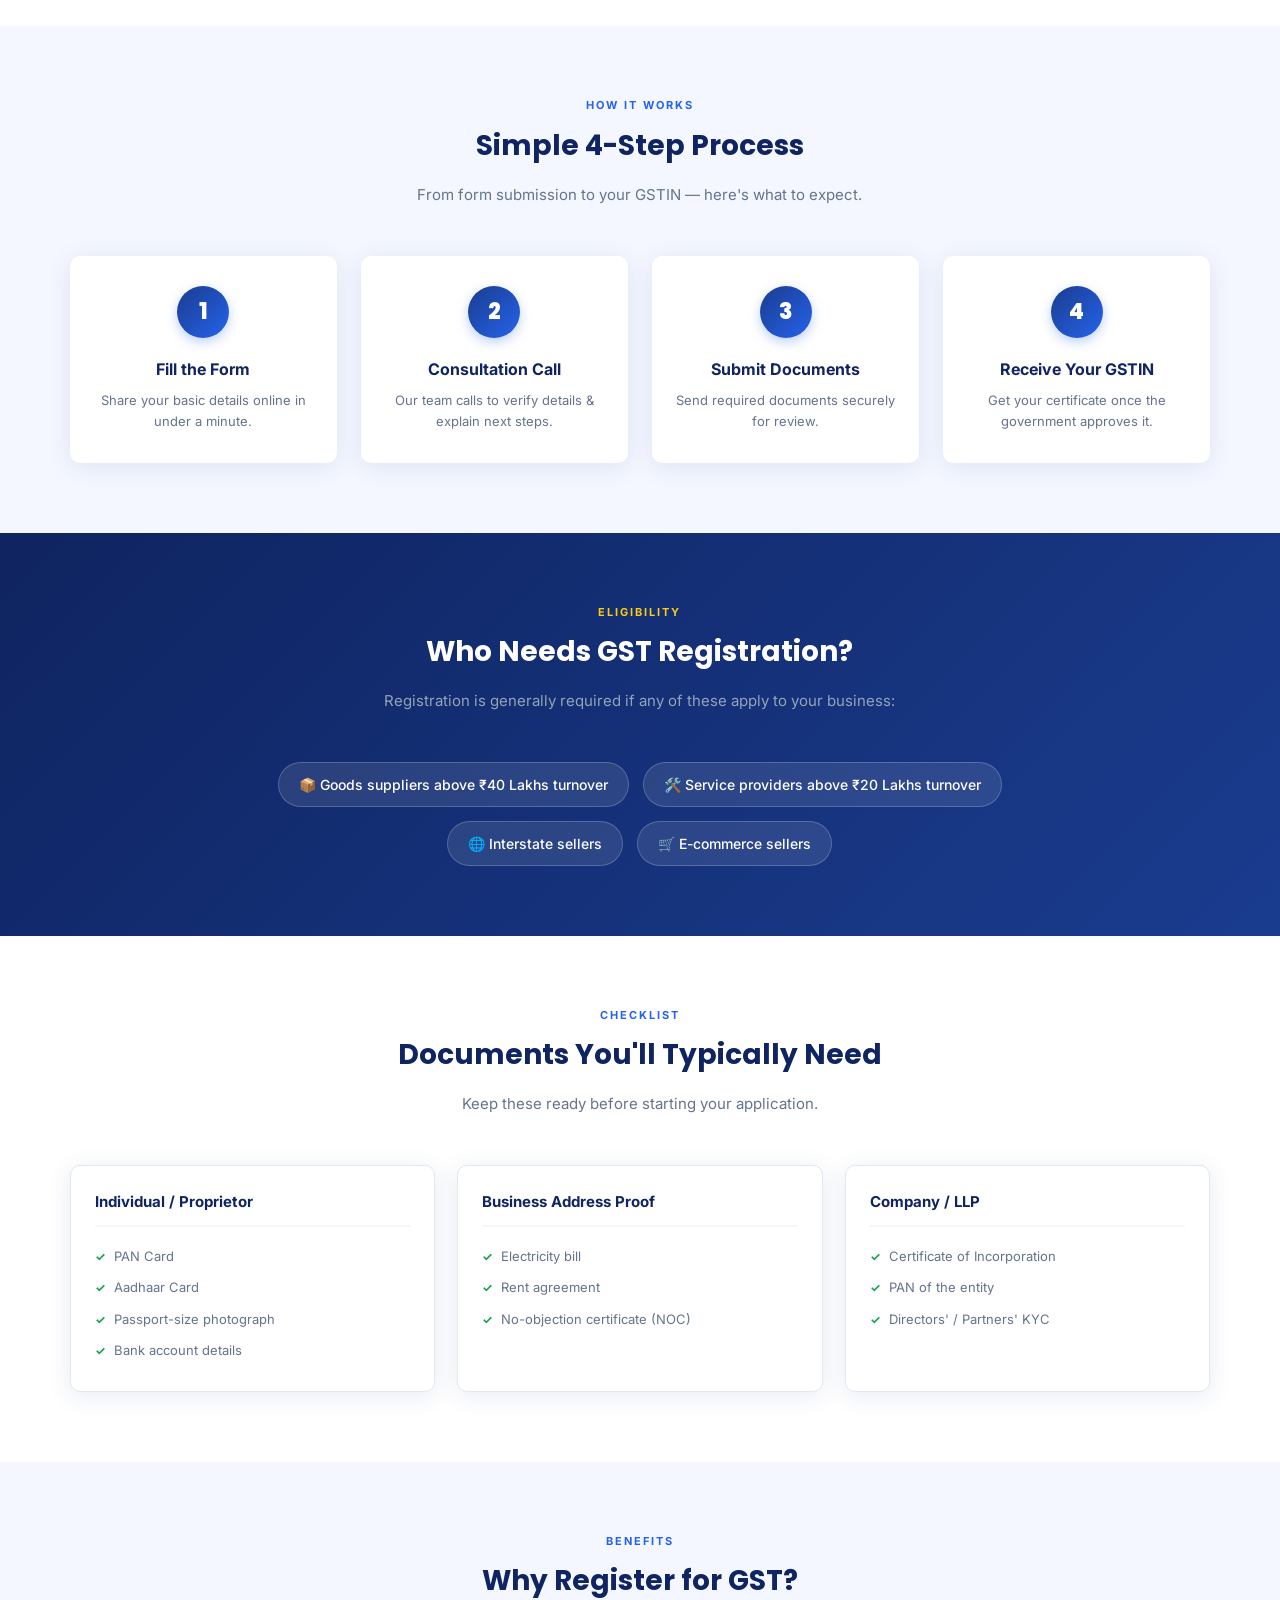
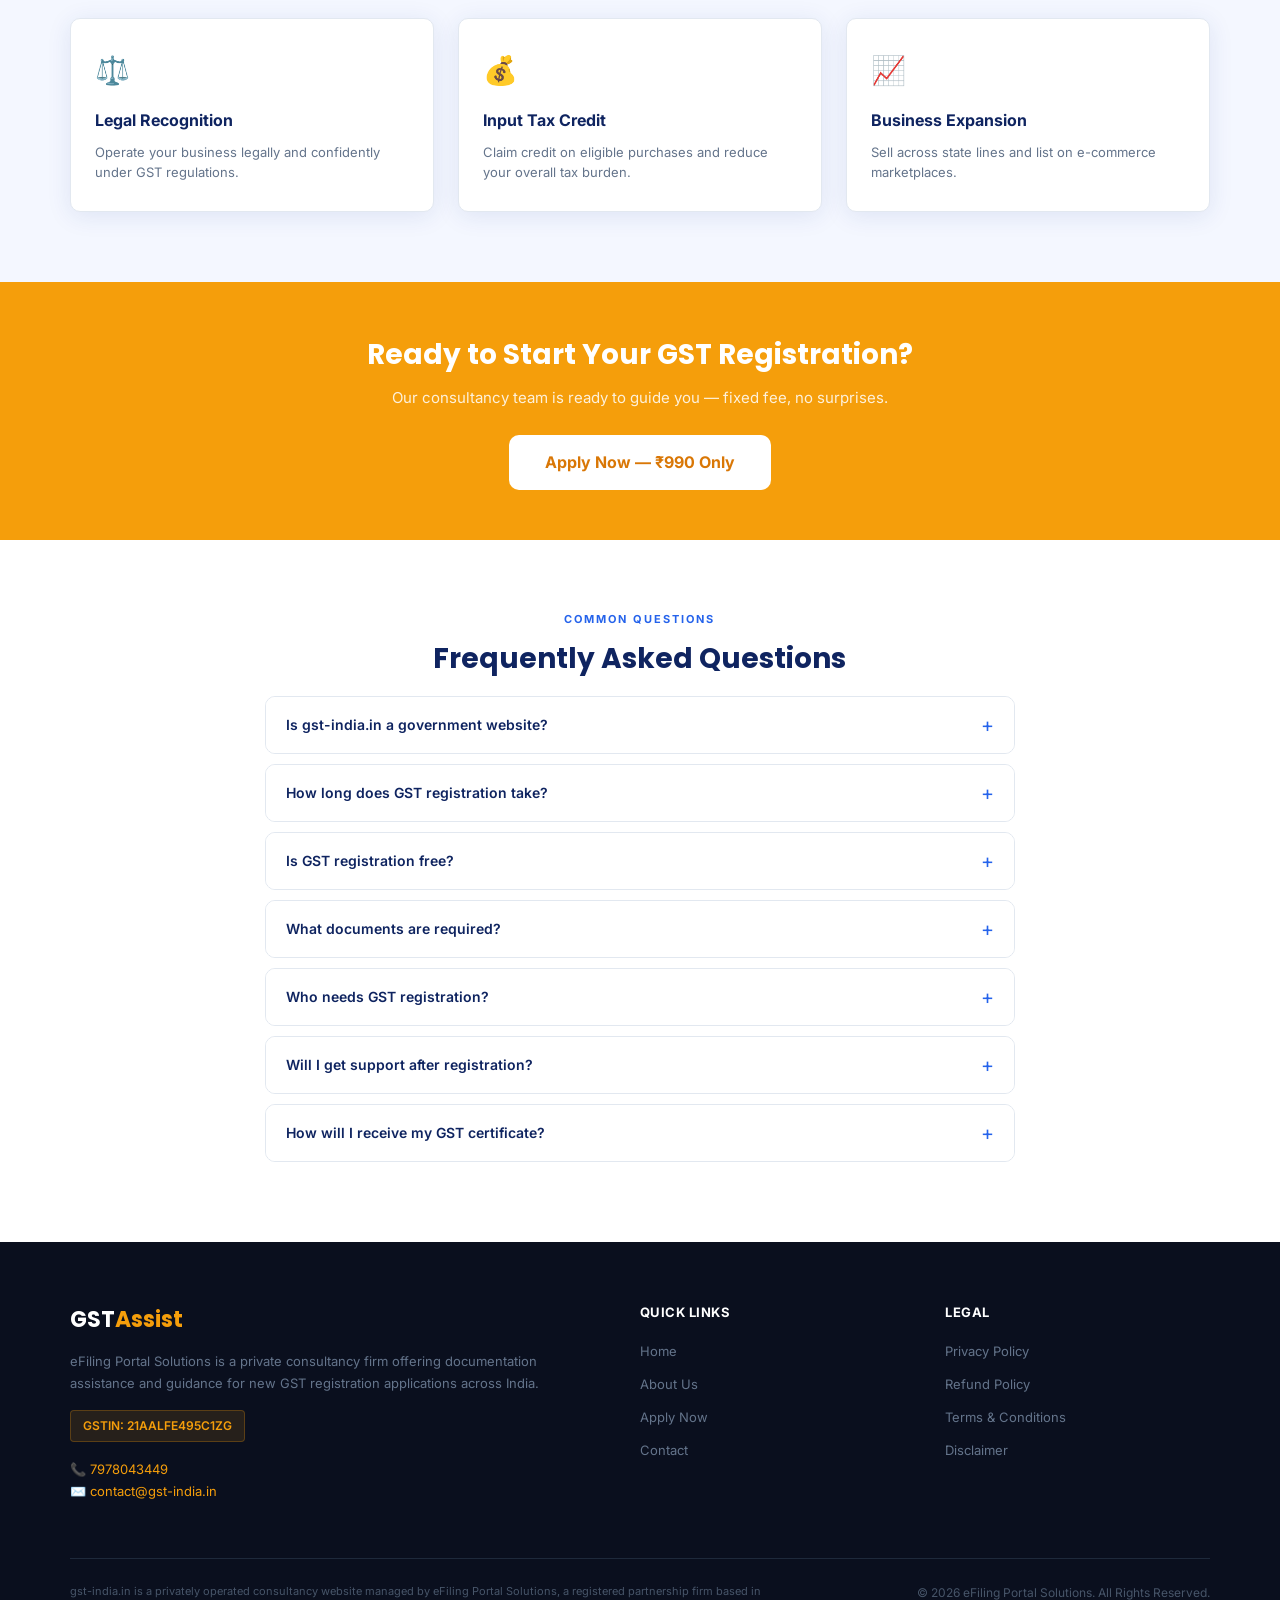
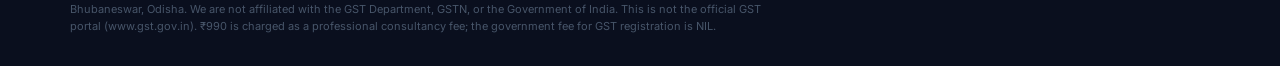
==== commit 4badc2ca: "Remove 'About' link from navigation Removed the 'About' link from the navigation menu." ====
--- a/index.html
+++ b/index.html
@@ -80,7 +80,6 @@
 
     <nav class="nav-links">
       <a href="index.html">Home</a>
-      <a href="about.html">About</a>
       <a href="apply.html">Apply</a>
       <a href="contact.html">Contact</a>
       <a href="tel:+917978043449" class="nav-phone">📞 7978043449</a>
--- a/style.css
+++ b/style.css
@@ -1,400 +1,823 @@
-* {
-    margin: 0;
-    padding: 0;
-    box-sizing: border-box;
-    font-family: Arial, Helvetica, sans-serif;
-    scroll-behavior: smooth;
-}
+/* =============================================
+   GST-INDIA.IN — Main Stylesheet
+   eFiling Portal Solutions
+   ============================================= */
+
+@import url('https://fonts.googleapis.com/css2?family=Inter:wght@400;500;600;700;800&family=Poppins:wght@600;700;800&display=swap');
+
+:root {
+  --blue:       #1a3c8f;
+  --blue-dark:  #0f2460;
+  --blue-light: #2563eb;
+  --gold:       #f59e0b;
+  --gold-dark:  #d97706;
+  --green:      #16a34a;
+  --bg:         #f4f7ff;
+  --white:      #ffffff;
+  --text:       #1e293b;
+  --muted:      #64748b;
+  --border:     #e2e8f0;
+  --radius:     10px;
+  --shadow:     0 4px 24px rgba(26,60,143,0.10);
+}
+
+*, *::before, *::after {
+  margin: 0; padding: 0;
+  box-sizing: border-box;
+}
+
+html { scroll-behavior: smooth; }
 
 body {
-    background: #f8fafc;
-    color: #222;
-    line-height: 1.6;
-}
+  font-family: 'Inter', Arial, sans-serif;
+  background: var(--bg);
+  color: var(--text);
+  line-height: 1.65;
+  font-size: 15px;
+}
+
+a { text-decoration: none; color: inherit; }
+img { max-width: 100%; display: block; }
+ul { list-style: none; }
 
 .container {
-    width: 90%;
-    max-width: 1200px;
-    margin: auto;
-
-}
-
-header {
-    background: #0d47a1;
-    padding: 15px 0;
-}
-
-.nav {
-    display: flex;
-    justify-content: space-between;
-    align-items: center;
-}
-
-.logo {
-    color: #fff;
-    font-weight: bold;
-    font-size: 26px;
-}
-nav a {
-    color: #fff;
-    margin-left: 20px;
-    text-decoration: none;
-    font-size: 15px;
-}
-
-nav a:hover {
-    color: #ffcc00 !important;   /* Light gold hover */
-}
-
-
+  width: 92%;
+  max-width: 1180px;
+  margin: 0 auto;
+}
+
+/* ── HEADER ─────────────────────────── */
+.header {
+  position: sticky;
+  top: 0;
+  z-index: 1000;
+  background: var(--blue-dark);
+  box-shadow: 0 2px 12px rgba(0,0,0,0.18);
+}
+
+.nav-container {
+  display: flex;
+  align-items: center;
+  justify-content: space-between;
+  padding: 14px 0;
+}
+
+.logo a {
+  font-family: 'Poppins', sans-serif;
+  font-size: 20px;
+  font-weight: 700;
+  color: #fff;
+  letter-spacing: -0.3px;
+}
+
+.logo span { color: var(--gold); }
+
+.nav-links {
+  display: flex;
+  gap: 28px;
+  align-items: center;
+}
+
+.nav-links a {
+  color: #cbd5e1;
+  font-size: 14px;
+  font-weight: 500;
+  transition: color 0.2s;
+}
+.nav-links a:hover { color: var(--gold); }
+
+.nav-phone {
+  color: var(--gold) !important;
+  font-weight: 700 !important;
+  font-size: 14px !important;
+}
+
+.apply-btn {
+  background: var(--gold);
+  color: #fff !important;
+  padding: 9px 22px;
+  border-radius: 6px;
+  font-weight: 700;
+  font-size: 14px;
+  transition: background 0.2s, transform 0.15s;
+}
+.apply-btn:hover { background: var(--gold-dark); transform: scale(1.03); }
+
+.mobile-apply { display: none; }
+
+/* ── NOTICE BAR ─────────────────────── */
+.notice-bar {
+  background: var(--gold);
+  color: #fff;
+  text-align: center;
+  padding: 8px 20px;
+  font-size: 13px;
+  font-weight: 600;
+}
+
+/* ── HERO ───────────────────────────── */
 .hero {
-    background: linear-gradient(135deg, #0f172a, #1e3a8a);
-    color: white;
+  background: linear-gradient(130deg, var(--blue-dark) 0%, var(--blue) 60%, #1e4fc2 100%);
+  color: #fff;
+  padding: 80px 20px 70px;
+  text-align: center;
+  position: relative;
+  overflow: hidden;
+}
+
+.hero::before {
+  content: '';
+  position: absolute;
+  width: 700px; height: 700px;
+  border-radius: 50%;
+  background: rgba(255,255,255,0.04);
+  top: -200px; right: -200px;
+}
+
+.hero-badge {
+  display: inline-block;
+  background: rgba(245,158,11,0.18);
+  border: 1px solid rgba(245,158,11,0.4);
+  color: var(--gold);
+  font-size: 12px;
+  font-weight: 700;
+  letter-spacing: 1px;
+  text-transform: uppercase;
+  padding: 5px 14px;
+  border-radius: 20px;
+  margin-bottom: 20px;
+}
+
+.hero h1 {
+  font-family: 'Poppins', sans-serif;
+  font-size: 38px;
+  font-weight: 800;
+  line-height: 1.2;
+  margin-bottom: 16px;
+  max-width: 750px;
+  margin-left: auto;
+  margin-right: auto;
+}
+
+.hero h1 span { color: var(--gold); }
+
+.hero p {
+  font-size: 16px;
+  color: #cbd5e1;
+  margin-bottom: 32px;
+  max-width: 560px;
+  margin-left: auto;
+  margin-right: auto;
+}
+
+.hero-cta {
+  display: flex;
+  gap: 14px;
+  justify-content: center;
+  flex-wrap: wrap;
+  margin-bottom: 40px;
+}
+
+.btn-primary {
+  background: var(--gold);
+  color: #fff;
+  padding: 15px 36px;
+  border-radius: var(--radius);
+  font-size: 16px;
+  font-weight: 700;
+  display: inline-block;
+  transition: background 0.2s, transform 0.15s;
+  box-shadow: 0 4px 15px rgba(245,158,11,0.4);
+}
+.btn-primary:hover { background: var(--gold-dark); transform: translateY(-2px); }
+
+.btn-secondary {
+  background: rgba(255,255,255,0.12);
+  color: #fff;
+  padding: 15px 30px;
+  border-radius: var(--radius);
+  font-size: 15px;
+  font-weight: 600;
+  border: 1px solid rgba(255,255,255,0.25);
+  display: inline-block;
+  transition: background 0.2s;
+}
+.btn-secondary:hover { background: rgba(255,255,255,0.2); }
+
+.hero-stats {
+  display: flex;
+  justify-content: center;
+  gap: 50px;
+  flex-wrap: wrap;
+  padding-top: 30px;
+  border-top: 1px solid rgba(255,255,255,0.12);
+}
+
+.stat-item { text-align: center; }
+.stat-item .num {
+  font-family: 'Poppins', sans-serif;
+  font-size: 28px;
+  font-weight: 800;
+  color: var(--gold);
+}
+.stat-item .label { font-size: 12px; color: #94a3b8; margin-top: 2px; }
+
+/* ── DISCLAIMER BANNER ──────────────── */
+.disclaimer-banner {
+  background: #fef3c7;
+  border-left: 4px solid var(--gold);
+  padding: 14px 20px;
+  text-align: center;
+  font-size: 13px;
+  color: #92400e;
+  font-weight: 500;
+}
+
+/* ── SECTION BASE ───────────────────── */
+.section { padding: 70px 20px; }
+.section-light { background: var(--white); }
+.section-blue { background: var(--bg); }
+
+.section-tag {
+  font-size: 11px;
+  font-weight: 700;
+  letter-spacing: 2px;
+  text-transform: uppercase;
+  color: var(--blue-light);
+  margin-bottom: 8px;
+  display: block;
+}
+
+.section-title {
+  font-family: 'Poppins', sans-serif;
+  font-size: 28px;
+  font-weight: 700;
+  color: var(--blue-dark);
+  margin-bottom: 14px;
+  text-align: center;
+}
+
+.section-sub {
+  text-align: center;
+  color: var(--muted);
+  font-size: 15px;
+  max-width: 580px;
+  margin: 0 auto 48px;
+}
+
+/* ── TRUST BADGES ───────────────────── */
+.trust-grid {
+  display: grid;
+  grid-template-columns: repeat(auto-fit, minmax(200px, 1fr));
+  gap: 20px;
+  margin-top: 10px;
+}
+
+.trust-card {
+  background: var(--white);
+  border: 1px solid var(--border);
+  border-radius: var(--radius);
+  padding: 24px 20px;
+  text-align: center;
+  box-shadow: var(--shadow);
+  transition: transform 0.25s, box-shadow 0.25s;
+}
+
+.trust-card:hover {
+  transform: translateY(-5px);
+  box-shadow: 0 8px 30px rgba(26,60,143,0.14);
+}
+
+.trust-icon {
+  font-size: 32px;
+  margin-bottom: 10px;
+}
+
+.trust-card h3 {
+  font-size: 22px;
+  font-weight: 800;
+  font-family: 'Poppins', sans-serif;
+  color: var(--blue);
+  margin-bottom: 4px;
+}
+
+.trust-card p { font-size: 13px; color: var(--muted); }
+
+/* ── PROCESS ────────────────────────── */
+.process-grid {
+  display: grid;
+  grid-template-columns: repeat(auto-fit, minmax(220px, 1fr));
+  gap: 24px;
+}
+
+.process-card {
+  background: var(--white);
+  border-radius: var(--radius);
+  padding: 30px 22px;
+  text-align: center;
+  box-shadow: var(--shadow);
+  position: relative;
+  transition: transform 0.25s;
+}
+
+.process-card:hover { transform: translateY(-6px); }
+
+.step-number {
+  width: 52px; height: 52px;
+  background: linear-gradient(135deg, var(--blue), var(--blue-light));
+  color: #fff;
+  font-size: 22px;
+  font-weight: 800;
+  font-family: 'Poppins', sans-serif;
+  line-height: 52px;
+  border-radius: 50%;
+  margin: 0 auto 18px;
+  box-shadow: 0 4px 12px rgba(37,99,235,0.3);
+}
+
+.process-card h3 {
+  font-size: 16px;
+  font-weight: 700;
+  color: var(--blue-dark);
+  margin-bottom: 8px;
+}
+
+.process-card p { font-size: 13px; color: var(--muted); }
+
+/* ── INLINE FORM (HERO AREA) ─────────── */
+.quick-form-section {
+  background: var(--white);
+  padding: 0 20px 60px;
+}
+
+.quick-form-wrap {
+  background: linear-gradient(130deg, var(--blue-dark), var(--blue));
+  border-radius: 16px;
+  padding: 48px 40px;
+  display: grid;
+  grid-template-columns: 1fr 1fr;
+  gap: 50px;
+  align-items: center;
+  max-width: 1100px;
+  margin: -50px auto 0;
+  box-shadow: 0 20px 60px rgba(15,36,96,0.25);
+  position: relative;
+  z-index: 10;
+}
+
+.form-left h2 {
+  font-family: 'Poppins', sans-serif;
+  font-size: 26px;
+  color: #fff;
+  margin-bottom: 12px;
+  line-height: 1.3;
+}
+
+.form-left p { color: #94a3b8; font-size: 14px; margin-bottom: 20px; }
+
+.form-feature {
+  display: flex;
+  align-items: center;
+  gap: 10px;
+  color: #cbd5e1;
+  font-size: 13px;
+  margin-bottom: 8px;
+}
+
+.form-feature .check {
+  width: 20px; height: 20px;
+  background: rgba(22,163,74,0.2);
+  border-radius: 50%;
+  display: flex; align-items: center; justify-content: center;
+  color: #4ade80;
+  font-size: 11px;
+  flex-shrink: 0;
+}
+
+.form-right {
+  background: #fff;
+  border-radius: 12px;
+  padding: 28px 24px;
+}
+
+.form-right h3 {
+  font-family: 'Poppins', sans-serif;
+  font-size: 17px;
+  font-weight: 700;
+  color: var(--blue-dark);
+  margin-bottom: 4px;
+}
+
+.form-right .price-tag {
+  font-size: 13px;
+  color: var(--green);
+  font-weight: 600;
+  margin-bottom: 18px;
+}
+
+.form-group { margin-bottom: 12px; }
+
+.form-group input,
+.form-group select {
+  width: 100%;
+  padding: 12px 14px;
+  border: 1.5px solid var(--border);
+  border-radius: 8px;
+  font-size: 14px;
+  font-family: 'Inter', sans-serif;
+  color: var(--text);
+  background: #fff;
+  outline: none;
+  transition: border-color 0.2s;
+}
+
+.form-group input:focus,
+.form-group select:focus {
+  border-color: var(--blue-light);
+  box-shadow: 0 0 0 3px rgba(37,99,235,0.1);
+}
+
+.form-group input::placeholder { color: #94a3b8; }
+
+.form-submit {
+  width: 100%;
+  padding: 14px;
+  background: var(--gold);
+  color: #fff;
+  border: none;
+  border-radius: 8px;
+  font-size: 15px;
+  font-weight: 700;
+  cursor: pointer;
+  transition: background 0.2s, transform 0.15s;
+  margin-top: 4px;
+  font-family: 'Inter', sans-serif;
+}
+.form-submit:hover { background: var(--gold-dark); transform: translateY(-1px); }
+
+.form-consent {
+  font-size: 11px;
+  color: var(--muted);
+  text-align: center;
+  margin-top: 10px;
+}
+.form-consent a { color: var(--blue-light); }
+
+/* ── CARDS ──────────────────────────── */
+.grid-3 {
+  display: grid;
+  grid-template-columns: repeat(auto-fit, minmax(280px, 1fr));
+  gap: 24px;
+}
+
+.card {
+  background: var(--white);
+  border: 1px solid var(--border);
+  border-radius: var(--radius);
+  padding: 28px 24px;
+  box-shadow: var(--shadow);
+  transition: transform 0.25s, box-shadow 0.25s;
+}
+
+.card:hover {
+  transform: translateY(-5px);
+  box-shadow: 0 12px 32px rgba(26,60,143,0.13);
+}
+
+.card-icon { font-size: 28px; margin-bottom: 14px; }
+
+.card h3 {
+  font-size: 16px;
+  font-weight: 700;
+  color: var(--blue-dark);
+  margin-bottom: 8px;
+}
+
+.card p { font-size: 13px; color: var(--muted); line-height: 1.6; }
+
+/* ── WHO NEEDS ──────────────────────── */
+.who-needs {
+  background: linear-gradient(135deg, var(--blue-dark), var(--blue));
+  padding: 70px 20px;
+  text-align: center;
+  color: #fff;
+}
+
+.who-needs .section-title { color: #fff; }
+.who-needs .section-sub { color: #94a3b8; }
+
+.who-grid {
+  display: flex;
+  flex-wrap: wrap;
+  justify-content: center;
+  gap: 14px;
+  max-width: 800px;
+  margin: 0 auto;
+}
+
+.who-chip {
+  background: rgba(255,255,255,0.1);
+  border: 1px solid rgba(255,255,255,0.2);
+  color: #fff;
+  padding: 10px 20px;
+  border-radius: 30px;
+  font-size: 14px;
+  font-weight: 500;
+  display: flex;
+  align-items: center;
+  gap: 8px;
+}
+
+/* ── DOCUMENTS ──────────────────────── */
+.doc-grid {
+  display: grid;
+  grid-template-columns: repeat(auto-fit, minmax(260px, 1fr));
+  gap: 22px;
+}
+
+.doc-card {
+  background: var(--white);
+  border: 1px solid var(--border);
+  border-radius: var(--radius);
+  padding: 24px;
+  box-shadow: var(--shadow);
+}
+
+.doc-card h3 {
+  font-size: 15px;
+  font-weight: 700;
+  color: var(--blue-dark);
+  margin-bottom: 14px;
+  padding-bottom: 10px;
+  border-bottom: 2px solid var(--bg);
+}
+
+.doc-card li {
+  font-size: 13px;
+  color: var(--muted);
+  padding: 5px 0;
+  display: flex;
+  align-items: center;
+  gap: 8px;
+}
+
+.doc-card li::before {
+  content: '✓';
+  color: var(--green);
+  font-weight: 700;
+  font-size: 12px;
+}
+
+/* ── FAQ ────────────────────────────── */
+.faq-list { max-width: 750px; margin: 0 auto; }
+
+.faq-item {
+  border: 1px solid var(--border);
+  border-radius: var(--radius);
+  margin-bottom: 10px;
+  background: var(--white);
+  overflow: hidden;
+}
+
+.faq-question {
+  width: 100%;
+  padding: 16px 20px;
+  background: var(--white);
+  color: var(--blue-dark);
+  font-size: 14px;
+  font-weight: 600;
+  font-family: 'Inter', sans-serif;
+  border: none;
+  cursor: pointer;
+  text-align: left;
+  display: flex;
+  justify-content: space-between;
+  align-items: center;
+  transition: background 0.2s;
+}
+
+.faq-question:hover { background: var(--bg); }
+
+.faq-question::after {
+  content: '+';
+  font-size: 20px;
+  font-weight: 400;
+  color: var(--blue-light);
+  flex-shrink: 0;
+}
+
+.faq-question.open::after { content: '−'; }
+
+.faq-answer {
+  display: none;
+  padding: 14px 20px;
+  font-size: 13px;
+  color: var(--muted);
+  line-height: 1.7;
+  border-top: 1px solid var(--border);
+  background: #f8fafc;
+}
+
+/* ── CTA STRIP ──────────────────────── */
+.cta-strip {
+  background: var(--gold);
+  padding: 50px 20px;
+  text-align: center;
+}
+
+.cta-strip h2 {
+  font-family: 'Poppins', sans-serif;
+  font-size: 28px;
+  color: #fff;
+  margin-bottom: 8px;
+}
+
+.cta-strip p {
+  color: rgba(255,255,255,0.85);
+  margin-bottom: 24px;
+  font-size: 15px;
+}
+
+.btn-white {
+  background: #fff;
+  color: var(--gold-dark);
+  padding: 14px 36px;
+  border-radius: var(--radius);
+  font-weight: 700;
+  font-size: 16px;
+  display: inline-block;
+  transition: transform 0.2s;
+}
+.btn-white:hover { transform: scale(1.04); }
+
+/* ── FOOTER ─────────────────────────── */
+footer {
+  background: #0a0f1e;
+  color: #94a3b8;
+  padding: 60px 20px 30px;
+}
+
+.footer-grid {
+  display: grid;
+  grid-template-columns: 2fr 1fr 1fr;
+  gap: 40px;
+  margin-bottom: 40px;
+}
+
+.footer-brand .logo-text {
+  font-family: 'Poppins', sans-serif;
+  font-size: 22px;
+  font-weight: 700;
+  color: #fff;
+  margin-bottom: 12px;
+}
+
+.footer-brand .logo-text span { color: var(--gold); }
+
+.footer-brand p { font-size: 13px; line-height: 1.7; color: #64748b; margin-bottom: 16px; }
+
+.footer-gstin {
+  display: inline-block;
+  background: rgba(245,158,11,0.12);
+  border: 1px solid rgba(245,158,11,0.25);
+  color: var(--gold);
+  font-size: 12px;
+  font-weight: 600;
+  padding: 5px 12px;
+  border-radius: 4px;
+  margin-bottom: 16px;
+}
+
+.footer-contact { font-size: 13px; color: #64748b; }
+.footer-contact a { color: var(--gold); }
+
+.footer-col h4 {
+  color: #fff;
+  font-size: 13px;
+  font-weight: 700;
+  letter-spacing: 0.5px;
+  margin-bottom: 16px;
+}
+
+.footer-col ul li { margin-bottom: 8px; }
+.footer-col ul li a {
+  color: #64748b;
+  font-size: 13px;
+  transition: color 0.2s;
+}
+.footer-col ul li a:hover { color: var(--gold); }
+
+.footer-bottom {
+  border-top: 1px solid #1e293b;
+  padding-top: 24px;
+  display: flex;
+  justify-content: space-between;
+  align-items: flex-start;
+  flex-wrap: wrap;
+  gap: 16px;
+}
+
+.footer-disclaimer {
+  font-size: 11px;
+  color: #475569;
+  line-height: 1.6;
+  max-width: 700px;
+}
+
+.footer-copy {
+  font-size: 12px;
+  color: #475569;
+  white-space: nowrap;
+}
+
+/* ── WHATSAPP FLOAT ─────────────────── */
+.whatsapp-float {
+  position: fixed;
+  bottom: 80px;
+  right: 20px;
+  z-index: 999;
+  background: #25d366;
+  width: 54px; height: 54px;
+  border-radius: 50%;
+  display: flex;
+  align-items: center;
+  justify-content: center;
+  box-shadow: 0 4px 16px rgba(37,211,102,0.45);
+  transition: transform 0.2s;
+}
+.whatsapp-float:hover { transform: scale(1.1); }
+.whatsapp-float svg { width: 28px; height: 28px; fill: #fff; }
+
+/* ── STICKY APPLY (mobile) ─────────── */
+.sticky-apply {
+  display: none;
+  position: fixed;
+  bottom: 0;
+  width: 100%;
+  background: var(--gold);
+  text-align: center;
+  padding: 14px;
+  z-index: 998;
+  box-shadow: 0 -4px 12px rgba(0,0,0,0.15);
+}
+
+.sticky-apply a {
+  color: #fff;
+  font-size: 16px;
+  font-weight: 700;
+  letter-spacing: 0.3px;
+}
+
+/* ── SCHEMA / SEO HELPERS ───────────── */
+.not-govt-notice {
+  background: #fffbeb;
+  border: 1.5px solid #fcd34d;
+  border-radius: 8px;
+  padding: 14px 18px;
+  font-size: 13px;
+  color: #92400e;
+  text-align: center;
+  max-width: 700px;
+  margin: 0 auto 40px;
+  font-weight: 500;
+}
+
+/* ── RESPONSIVE ─────────────────────── */
+@media (max-width: 900px) {
+  .quick-form-wrap {
+    grid-template-columns: 1fr;
+    gap: 30px;
+    margin: -30px 16px 0;
+    padding: 36px 24px;
+  }
+
+  .footer-grid {
+    grid-template-columns: 1fr 1fr;
+  }
+}
+
+@media (max-width: 768px) {
+  .nav-links { display: none; }
+  .mobile-apply { display: block; }
+
+  .hero h1 { font-size: 26px; }
+  .hero-stats { gap: 30px; }
+
+  .section-title { font-size: 22px; }
+
+  .sticky-apply { display: block; }
+  .whatsapp-float { bottom: 70px; }
+
+  .footer-grid { grid-template-columns: 1fr; }
+
+  .footer-bottom {
+    flex-direction: column;
     text-align: center;
-    padding: 80px 20px;
-}
-
-.hero h1 {
-    font-size: 32px;
-    margin-bottom: 15px;
-}
-
-.btn-primary {
-    background: #ff9800;
-    padding: 14px 35px;
-    color: white;
-    text-decoration: none;
-    border-radius: 4px;
-    display: inline-block;
-    margin-top: 20px;
-    transition: 0.3s;
-}
-
-.btn-primary:hover {
-    background: #e65100;
-    transform: scale(1.05);
-}
-
-.section {
-    padding: 70px 20px;
-    text-align: center;
-}
-
-.section-title {
-    font-size: 26px;
-    margin-bottom: 40px;
-}
-
-.grid {
-    display: flex;
-    gap: 25px;
-    flex-wrap: wrap;
-    justify-content: center;
-}
-
-.card {
-    background: white;
-    padding: 25px;
-    width: 300px;
-    border-radius: 8px;
-    box-shadow: 0 5px 20px rgba(0,0,0,0.08);
-    transition: 0.4s;
-}
-
-.card:hover {
-    transform: translateY(-8px);
-}
-
-.secure {
-    background: #e3f2fd;
-    padding: 60px 20px;
-    text-align: center;
-}
-
-.faq-item {
-    max-width: 600px;
-    margin: 15px auto;
-    text-align: left;
-}
-
-.faq-question {
-    width: 100%;
-    padding: 14px;
-    background: #0d47a1;
-    color: white;
-    border: none;
-    cursor: pointer;
-}
-
-.faq-answer {
-    display: none;
-    padding: 15px;
-    background: #f1f5f9;
-}
-
-/* Sticky Mobile Button */
-.sticky-apply {
-    display: none;
-}
-
-@media(max-width:768px){
-
-    nav {
-        display: none;
-    }
-
-    .hero h1 {
-        font-size: 24px;
-    }
-
-    .grid {
-        flex-direction: column;
-        align-items: center;
-    }
-
-    .sticky-apply {
-        display: block;
-        position: fixed;
-        bottom: 0;
-        width: 100%;
-        background: #ff9800;
-        text-align: center;
-        padding: 15px;
-    }
-
-    .sticky-apply a {
-        color: white;
-        font-size: 18px;
-        text-decoration: none;
-        font-weight: bold;
-    }
-}
-.process-section {
-    padding: 80px 20px;
-    background: #f8fafc;
-    text-align: center;
-}
-
-.process-grid {
-    display: grid;
-    grid-template-columns: repeat(auto-fit, minmax(220px, 1fr));
-    gap: 30px;
-    margin-top: 40px;
-}
-
-.process-card {
-    background: white;
-    padding: 30px 20px;
-    border-radius: 12px;
-    box-shadow: 0 8px 25px rgba(0,0,0,0.08);
-    transition: 0.4s ease;
-    position: relative;
-}
-
-.process-card:hover {
-    transform: translateY(-8px);
-}
-
-.step-number {
-    width: 50px;
-    height: 50px;
-    background: linear-gradient(135deg, #1e3a8a, #2563eb);
-    color: white;
-    font-size: 20px;
-    font-weight: bold;
-    line-height: 50px;
-    border-radius: 50%;
-    margin: 0 auto 20px;
-}
-
-.process-card h3 {
-    font-size: 18px;
-    margin-bottom: 10px;
-}
-
-.process-card p {
-    font-size: 14px;
-    color: #555;
-}
-/* ===== FOOTER ===== */
-
-footer{
-    background:#000;   /* Pure Black */
-    color:#ffffff;
-    padding:60px 10%;
-    text-align:center;
-}
-
-footer h3{
-    color:#ffd700;
-    margin-bottom:15px;
-    font-size:18px;
-}
-
-footer p{
-    margin-bottom:8px;
-    color:#ccc;
-    font-size:14px;
-}
-
-footer a{
-    color:#ffd700;
-    text-decoration:none;
-    font-weight:500;
-}
-
-footer a:hover{
-    text-decoration:underline;
-}
-
-.footer-grid{
-    display:grid;
-    grid-template-columns:repeat(auto-fit,minmax(250px,1fr));
-    gap:40px;
-    margin-bottom:30px;
-}
-
-.footer-bottom{
-    border-top:1px solid #333;
-    padding-top:20px;
-    font-size:13px;
-    color:#aaa;
-}
-
-/* ===== HEADER ===== */
-
-.header{
-    position:sticky;
-    top:0;
-    width:100%;
-    background:#1e3a8a;
-    padding:15px 8%;
-    z-index:1000;
-    box-shadow:0 2px 8px rgba(0,0,0,0.1);
-}
-
-.nav-container{
-    display:flex;
-    justify-content:space-between;
-    align-items:center;
-}
-
-.logo a{
-    color:#fff;
-    font-size:22px;
-    font-weight:700;
-    text-decoration:none;
-}
-
-/* Desktop Menu */
-.nav-links{
-    display:flex;
-    gap:30px;
-}
-
-.nav-links a{
-    color:#fff;
-    text-decoration:none;
-    font-weight:500;
-    transition:0.3s;
-}
-
-.nav-links a:hover{
-    color:#facc15;
-}
-
-/* Apply Button Style */
-.apply-btn{
-    background:#f59e0b;
-    color:#fff;
-    padding:8px 18px;
-    border-radius:6px;
-    text-decoration:none;
-    font-weight:600;
-    transition:0.3s;
-}
-
-.apply-btn:hover{
-    background:#d97706;
-}
-
-/* Hide mobile apply button on desktop */
-.mobile-apply{
-    display:none;
-}
-
-
-/* ===== MOBILE VIEW ===== */
-@media(max-width:768px){
-
-    .nav-links{
-        display:none;   /* Hide full menu */
-    }
-
-    .mobile-apply{
-        display:block;  /* Show Apply button only */
-    }
-
-    .header{
-        padding:12px 5%;
-    }
-
-    .logo a{
-        font-size:18px;
-    }
-
-    .apply-btn{
-        padding:7px 14px;
-        font-size:14px;
-    }
-}
-
-.how-it-works {
-    padding: 70px 20px;
-    background: #f8fafc;
-    text-align: center;
-}
-
-.steps-grid {
-    display: grid;
-    grid-template-columns: repeat(auto-fit, minmax(240px, 1fr));
-    gap: 25px;
-    margin-top: 40px;
-}
-
-.step-card {
-    background: #fff;
-    padding: 30px 20px;
-    border-radius: 14px;
-    box-shadow: 0 8px 25px rgba(0,0,0,0.08);
-    transition: 0.3s;
-}
-
-.step-card:hover {
-    transform: translateY(-6px);
-}
-
-.icon {
-    width: 70px;
-    height: 70px;
-    margin: 0 auto 15px;
-    border-radius: 50%;
-    background: linear-gradient(135deg, #1e3a8a, #2563eb);
-    display: flex;
-    align-items: center;
-    justify-content: center;
-    font-size: 32px;
-    color: #fff;
-}
-
-.step-card h3 {
-    font-size: 18px;
-    margin-bottom: 10px;
-    color: #1e3a8a;
-}
-
-.step-card p {
-    font-size: 14px;
-    color: #555;
-    line-height: 1.5;
-}+  }
+}
+
+@media (max-width: 480px) {
+  .hero { padding: 60px 16px 90px; }
+  .hero-cta { flex-direction: column; align-items: center; }
+  .btn-primary, .btn-secondary { width: 100%; text-align: center; }
+}
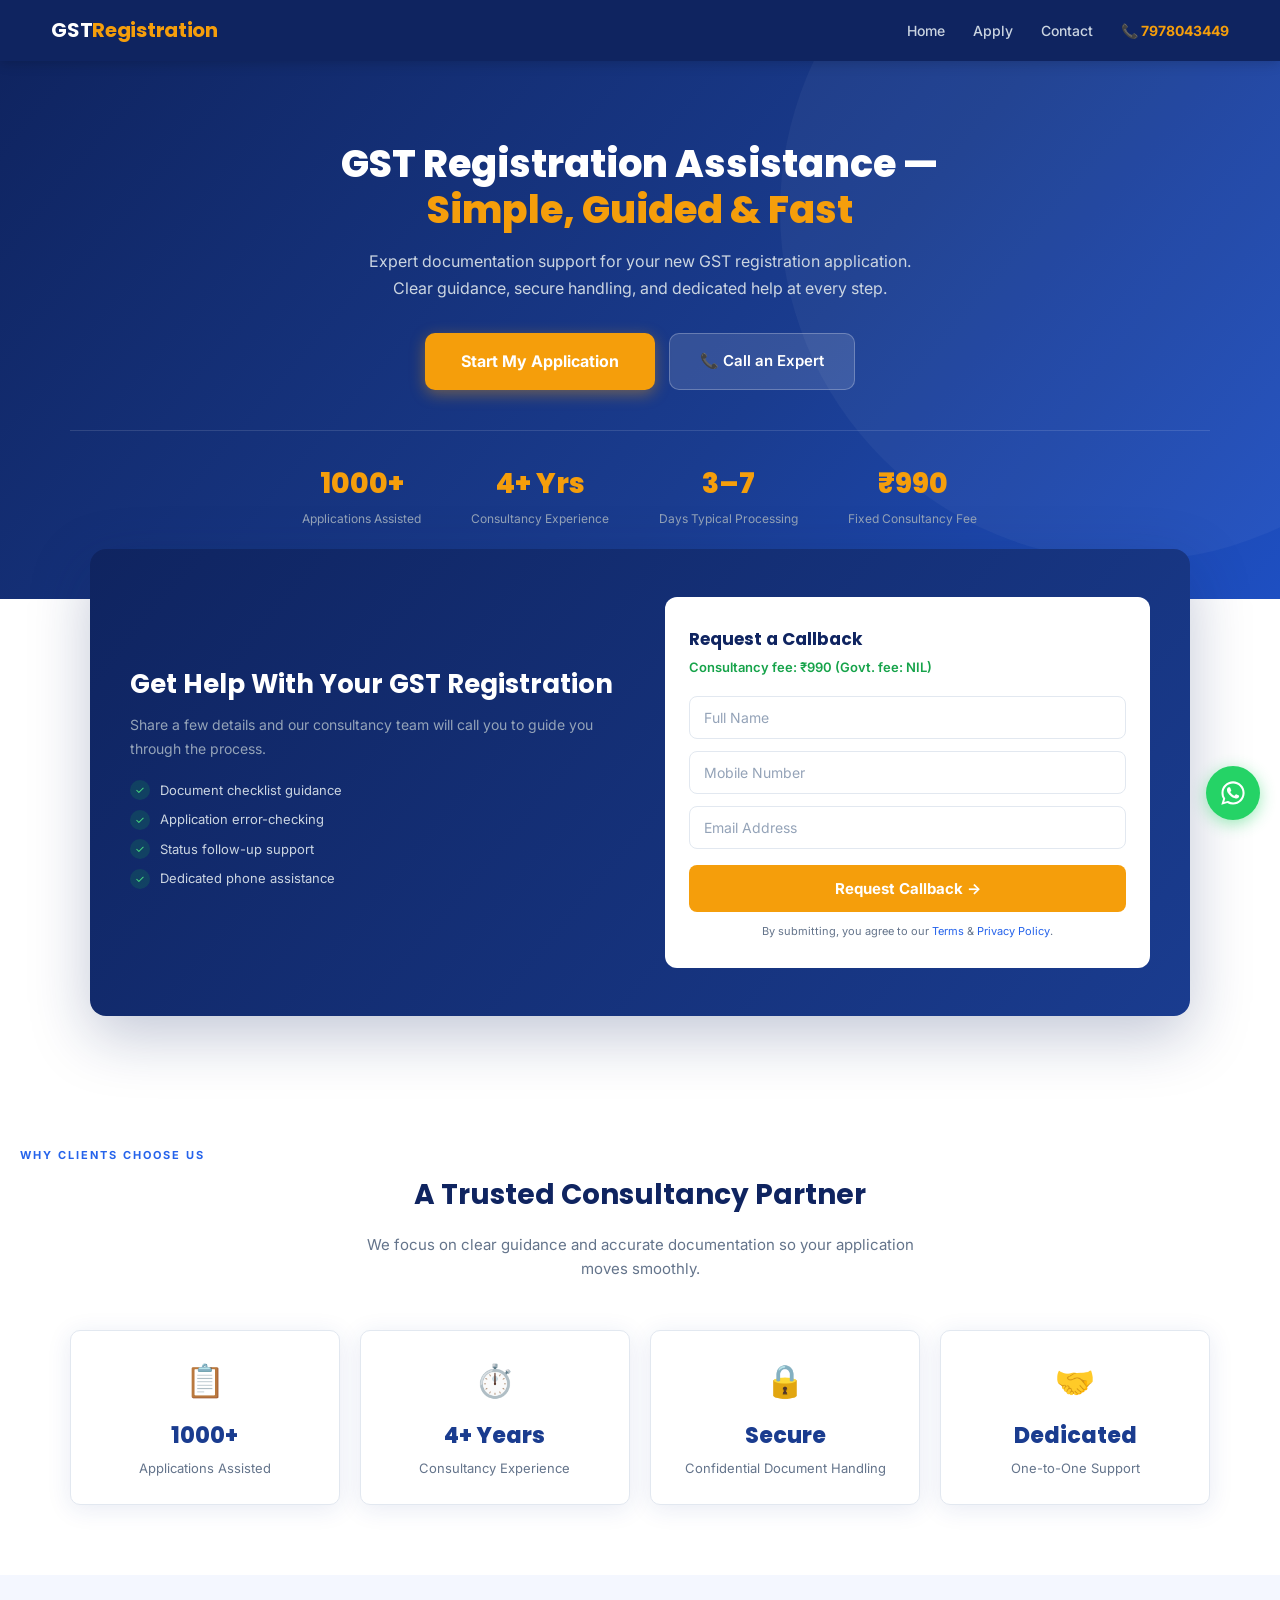
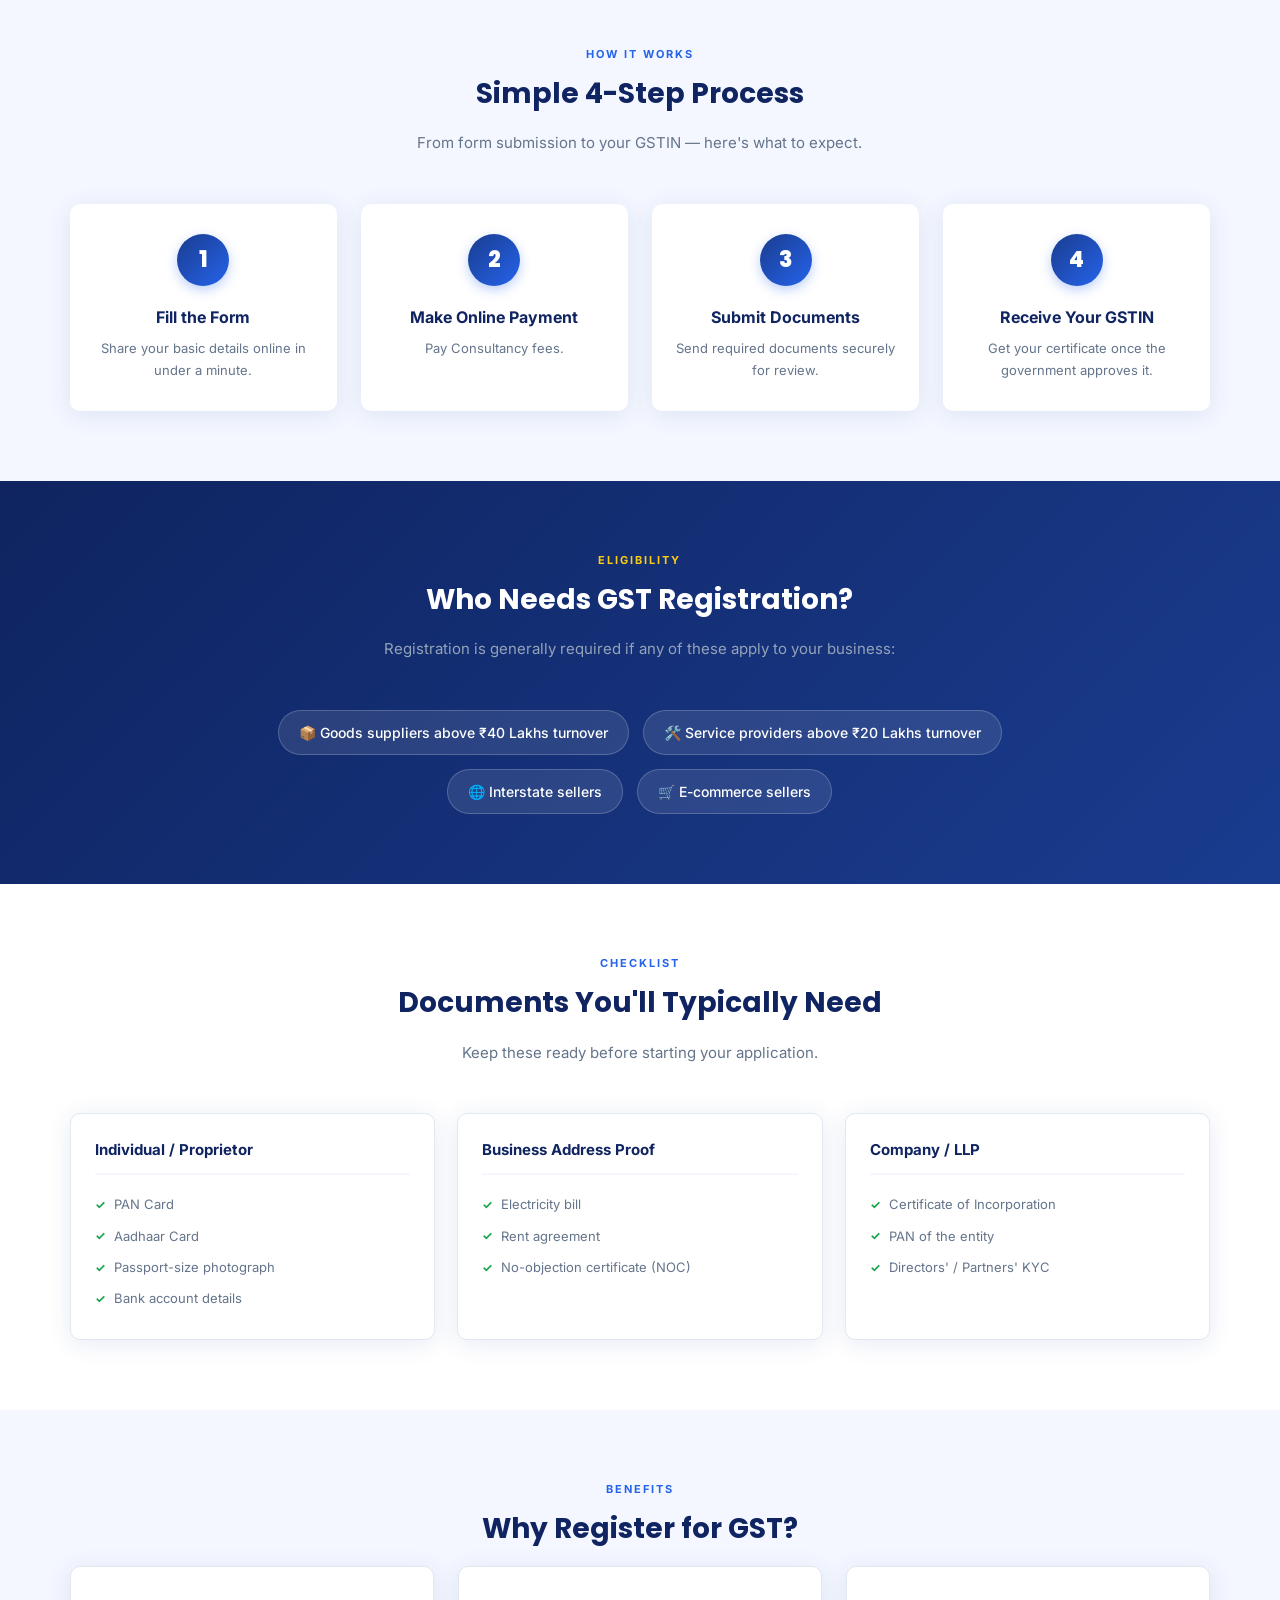
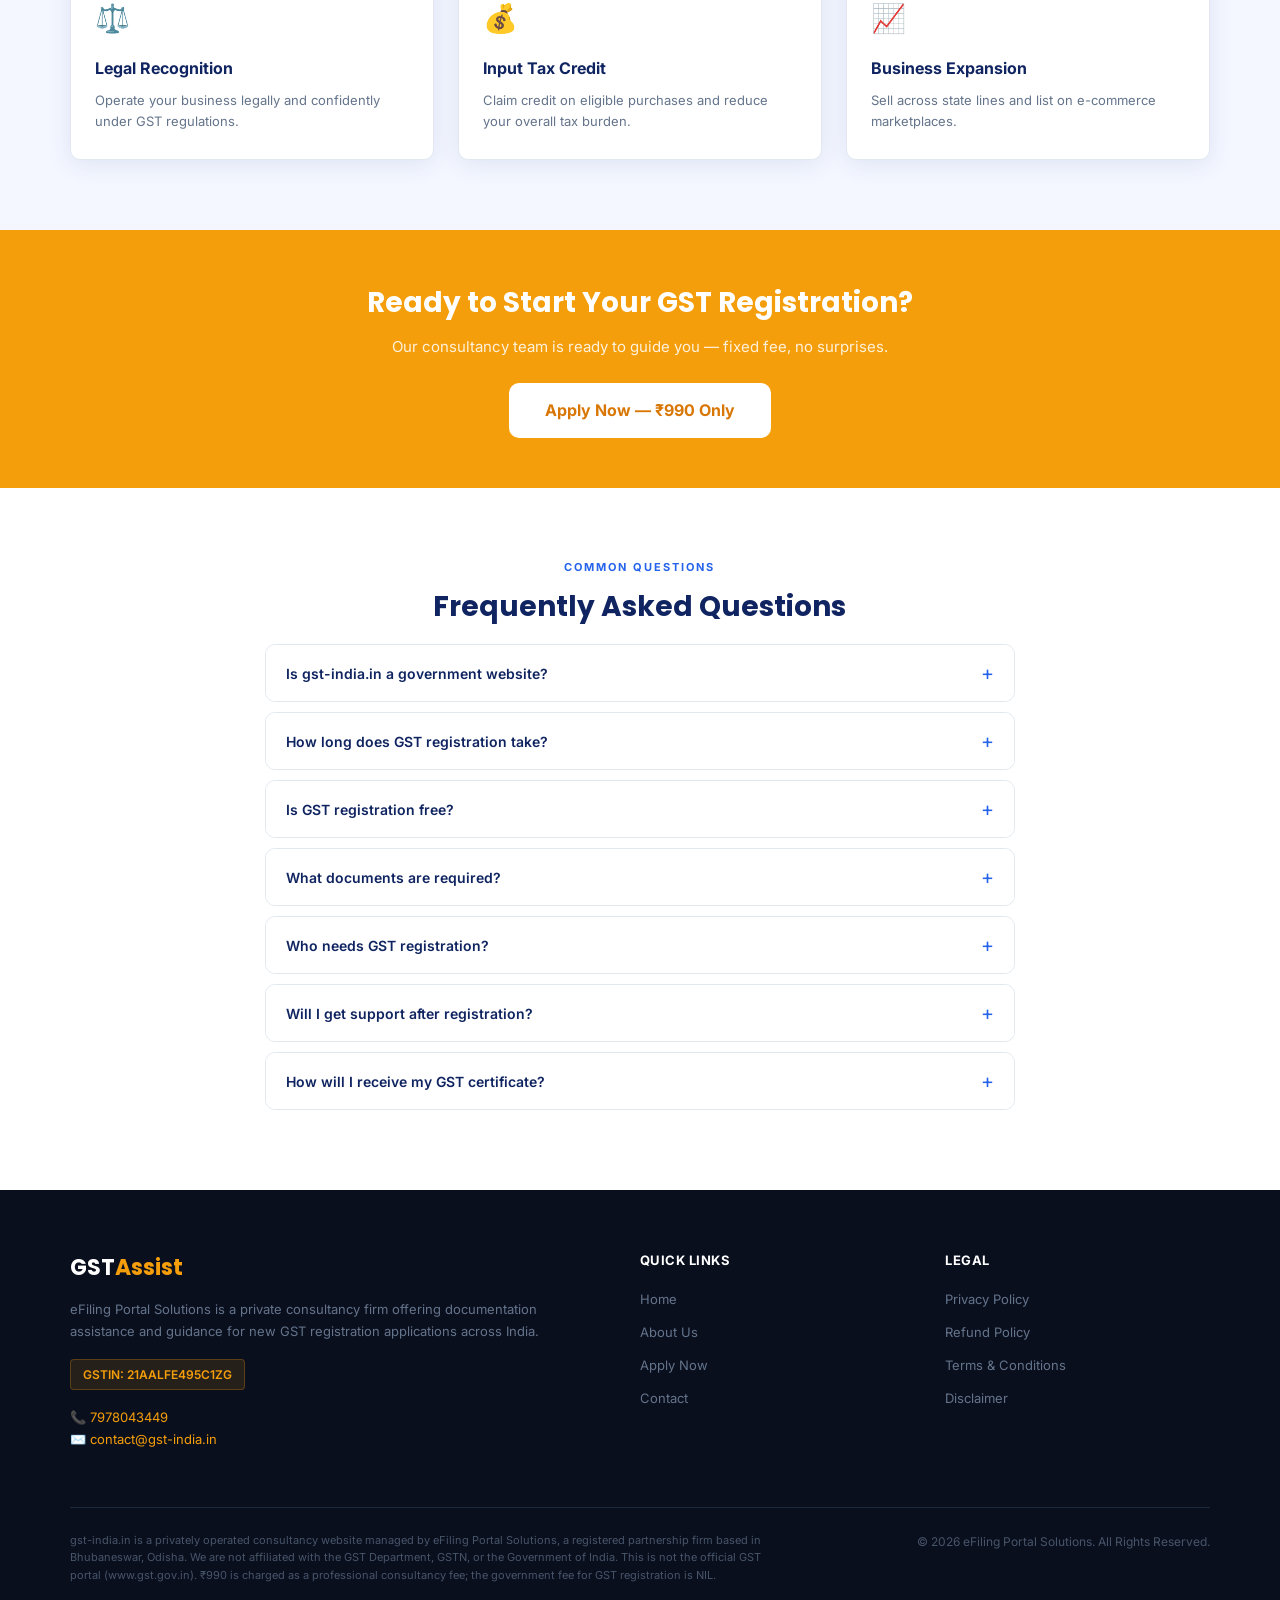
==== commit 4393ce82: "Update header logo and process steps in index.html" ====
--- a/index.html
+++ b/index.html
@@ -76,7 +76,7 @@
 <!-- HEADER -->
 <header class="header">
   <div class="container nav-container">
-    <div class="logo"><a href="index.html">GST<span>Assist</span></a></div>
+    <div class="logo"><a href="index.html">GST<span>Registration</span></a></div>
 
     <nav class="nav-links">
       <a href="index.html">Home</a>
@@ -92,7 +92,6 @@
 <!-- HERO -->
 <section class="hero">
   <div class="container hero-content">
-    <span class="hero-badge">Private Consultancy Service</span>
     <h1>GST Registration Assistance — <span>Simple, Guided & Fast</span></h1>
     <p>Expert documentation support for your new GST registration application. Clear guidance, secure handling, and dedicated help at every step.</p>
 
@@ -166,7 +165,7 @@
 
     <div class="process-grid">
       <div class="process-card"><div class="step-number">1</div><h3>Fill the Form</h3><p>Share your basic details online in under a minute.</p></div>
-      <div class="process-card"><div class="step-number">2</div><h3>Consultation Call</h3><p>Our team calls to verify details & explain next steps.</p></div>
+      <div class="process-card"><div class="step-number">2</div><h3>Make Online Payment</h3><p>Pay Consultancy fees.</p></div>
       <div class="process-card"><div class="step-number">3</div><h3>Submit Documents</h3><p>Send required documents securely for review.</p></div>
       <div class="process-card"><div class="step-number">4</div><h3>Receive Your GSTIN</h3><p>Get your certificate once the government approves it.</p></div>
     </div>
--- a/style.css
+++ b/style.css
@@ -132,6 +132,13 @@
   border-radius: 50%;
   background: rgba(255,255,255,0.04);
   top: -200px; right: -200px;
+  pointer-events: none;
+  z-index: 0;
+}
+
+.hero-content {
+  position: relative;
+  z-index: 1;
 }
 
 .hero-badge {
@@ -787,7 +794,7 @@
   .quick-form-wrap {
     grid-template-columns: 1fr;
     gap: 30px;
-    margin: -30px 16px 0;
+    margin: 24px 16px 0;
     padding: 36px 24px;
   }
 
